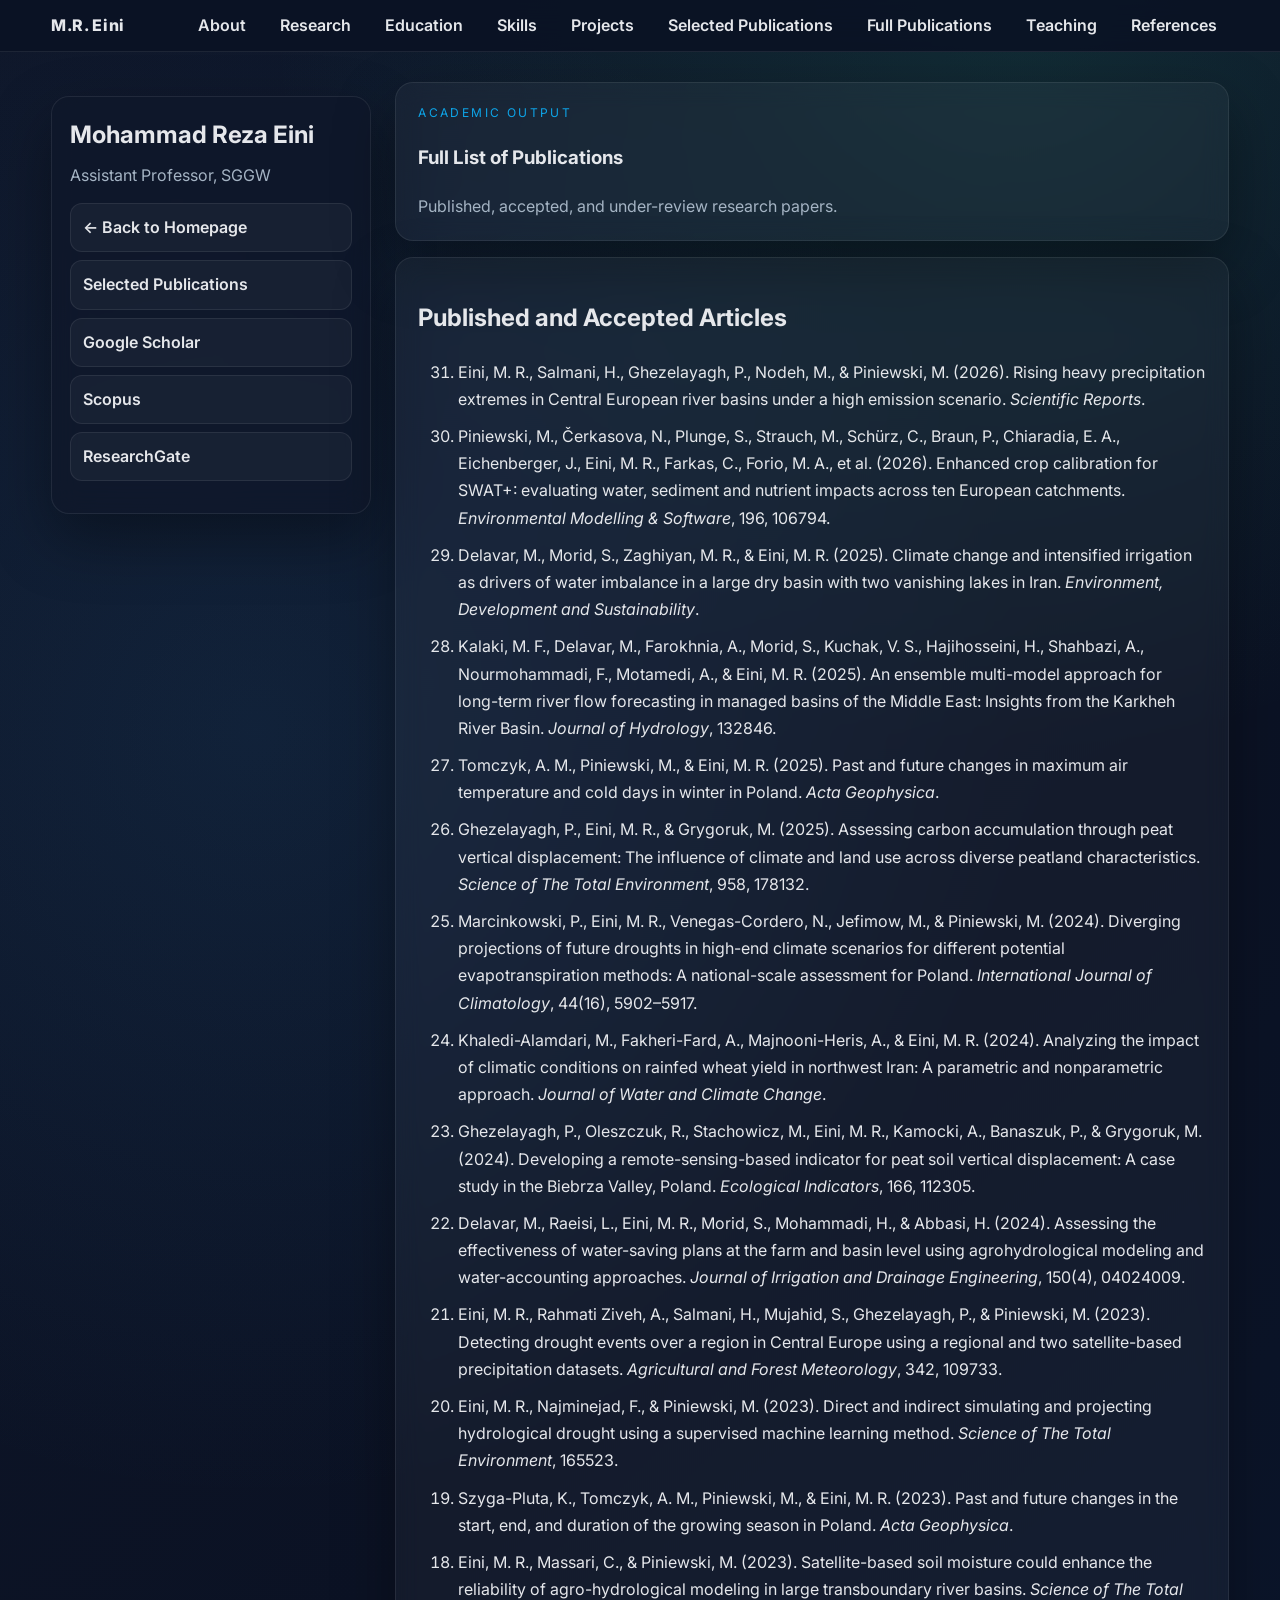
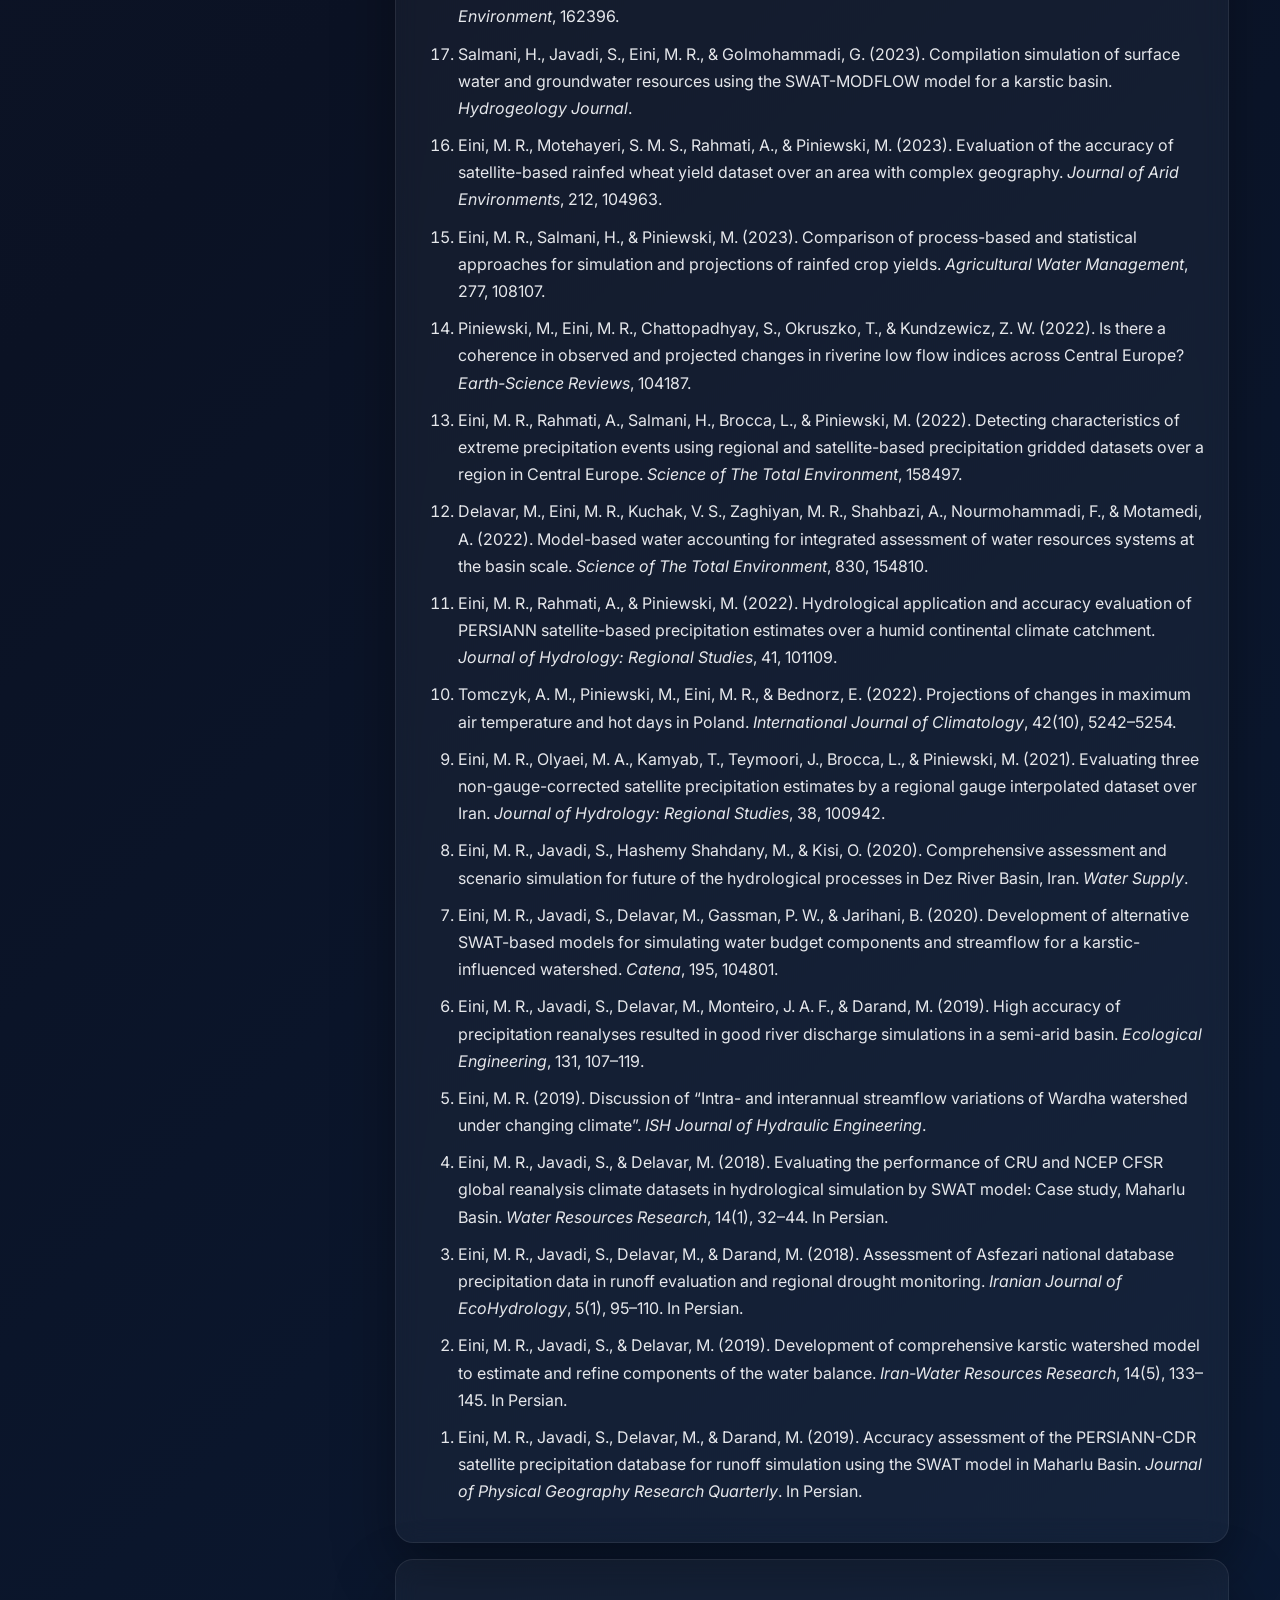
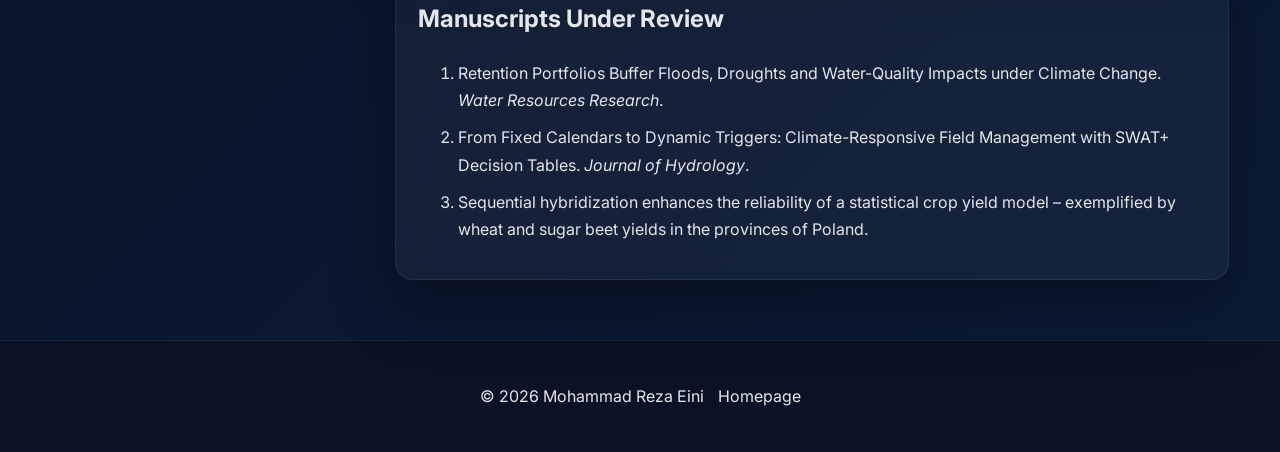
==== publications.html @ 86a6773e "Add full publications page for Mohammad Reza Eini This file contains a comprehensive list of publica" ====
<!DOCTYPE html>
<html lang="en">
<head>
  <meta charset="UTF-8" />
  <meta name="viewport" content="width=device-width, initial-scale=1.0" />

  <title>Full Publications | Mohammad Reza Eini</title>

  <link rel="stylesheet" href="style.css" />
  <link
    href="https://fonts.googleapis.com/css2?family=Inter:wght@400;600;700;800&family=Playfair+Display:wght@600;700&display=swap"
    rel="stylesheet"
  />
</head>

<body>
  <canvas id="backgroundCanvas"></canvas>

  <nav class="navbar">
    <div class="container nav-wrapper">
      <div class="brand">M.R. Eini</div>

      <ul id="nav-links">
        <li><a href="index.html#about">About</a></li>
        <li><a href="index.html#research">Research</a></li>
        <li><a href="index.html#education">Education</a></li>
        <li><a href="index.html#skills">Skills</a></li>
        <li><a href="index.html#projects">Projects</a></li>
        <li><a href="index.html#publications">Selected Publications</a></li>
        <li><a href="publications.html">Full Publications</a></li>
        <li><a href="index.html#teaching">Teaching</a></li>
        <li><a href="index.html#references">References</a></li>
      </ul>

      <div class="hamburger" id="hamburger">
        <div></div>
        <div></div>
        <div></div>
      </div>
    </div>
  </nav>

  <main class="container layout">
    <aside class="profile-card">
      <div class="profile-card__header">
        <h2>Mohammad Reza Eini</h2>
        <p>Assistant Professor, SGGW</p>
      </div>

      <div class="profile-card__links">
        <a href="index.html">← Back to Homepage</a>
        <a href="index.html#publications">Selected Publications</a>
        <a href="https://scholar.google.com/citations?user=8WN65OIAAAAJ&hl=en" target="_blank">
          Google Scholar
        </a>
        <a href="https://www.scopus.com/authid/detail.uri?authorId=57207841053" target="_blank">
          Scopus
        </a>
        <a href="https://www.researchgate.net/profile/Mohammad_Reza_Eini" target="_blank">
          ResearchGate
        </a>
      </div>
    </aside>

    <section class="content">
      <article class="card">
        <div class="card__header">
          <p class="eyebrow">Academic Output</p>
          <h1>Full List of Publications</h1>
          <p class="muted">
            Published, accepted, and under-review research papers.
          </p>
        </div>
      </article>

      <article class="card">
        <h2>Published and Accepted Articles</h2>

        <ol class="styled-list publications-list" reversed start="31">
          <li>
            Eini, M. R., Salmani, H., Ghezelayagh, P., Nodeh, M., & Piniewski, M. (2026).
            Rising heavy precipitation extremes in Central European river basins under a high emission scenario.
            <em>Scientific Reports</em>.
          </li>

          <li>
            Piniewski, M., Čerkasova, N., Plunge, S., Strauch, M., Schürz, C., Braun, P.,
            Chiaradia, E. A., Eichenberger, J., Eini, M. R., Farkas, C., Forio, M. A., et al. (2026).
            Enhanced crop calibration for SWAT+: evaluating water, sediment and nutrient impacts across ten European catchments.
            <em>Environmental Modelling & Software</em>, 196, 106794.
          </li>

          <li>
            Delavar, M., Morid, S., Zaghiyan, M. R., & Eini, M. R. (2025).
            Climate change and intensified irrigation as drivers of water imbalance in a large dry basin with two vanishing lakes in Iran.
            <em>Environment, Development and Sustainability</em>.
          </li>

          <li>
            Kalaki, M. F., Delavar, M., Farokhnia, A., Morid, S., Kuchak, V. S.,
            Hajihosseini, H., Shahbazi, A., Nourmohammadi, F., Motamedi, A., & Eini, M. R. (2025).
            An ensemble multi-model approach for long-term river flow forecasting in managed basins of the Middle East:
            Insights from the Karkheh River Basin.
            <em>Journal of Hydrology</em>, 132846.
          </li>

          <li>
            Tomczyk, A. M., Piniewski, M., & Eini, M. R. (2025).
            Past and future changes in maximum air temperature and cold days in winter in Poland.
            <em>Acta Geophysica</em>.
          </li>

          <li>
            Ghezelayagh, P., Eini, M. R., & Grygoruk, M. (2025).
            Assessing carbon accumulation through peat vertical displacement:
            The influence of climate and land use across diverse peatland characteristics.
            <em>Science of The Total Environment</em>, 958, 178132.
          </li>

          <li>
            Marcinkowski, P., Eini, M. R., Venegas-Cordero, N., Jefimow, M., & Piniewski, M. (2024).
            Diverging projections of future droughts in high-end climate scenarios for different potential evapotranspiration methods:
            A national-scale assessment for Poland.
            <em>International Journal of Climatology</em>, 44(16), 5902–5917.
          </li>

          <li>
            Khaledi-Alamdari, M., Fakheri-Fard, A., Majnooni-Heris, A., & Eini, M. R. (2024).
            Analyzing the impact of climatic conditions on rainfed wheat yield in northwest Iran:
            A parametric and nonparametric approach.
            <em>Journal of Water and Climate Change</em>.
          </li>

          <li>
            Ghezelayagh, P., Oleszczuk, R., Stachowicz, M., Eini, M. R., Kamocki, A.,
            Banaszuk, P., & Grygoruk, M. (2024).
            Developing a remote-sensing-based indicator for peat soil vertical displacement:
            A case study in the Biebrza Valley, Poland.
            <em>Ecological Indicators</em>, 166, 112305.
          </li>

          <li>
            Delavar, M., Raeisi, L., Eini, M. R., Morid, S., Mohammadi, H., & Abbasi, H. (2024).
            Assessing the effectiveness of water-saving plans at the farm and basin level using agrohydrological modeling
            and water-accounting approaches.
            <em>Journal of Irrigation and Drainage Engineering</em>, 150(4), 04024009.
          </li>

          <li>
            Eini, M. R., Rahmati Ziveh, A., Salmani, H., Mujahid, S., Ghezelayagh, P., & Piniewski, M. (2023).
            Detecting drought events over a region in Central Europe using a regional and two satellite-based precipitation datasets.
            <em>Agricultural and Forest Meteorology</em>, 342, 109733.
          </li>

          <li>
            Eini, M. R., Najminejad, F., & Piniewski, M. (2023).
            Direct and indirect simulating and projecting hydrological drought using a supervised machine learning method.
            <em>Science of The Total Environment</em>, 165523.
          </li>

          <li>
            Szyga-Pluta, K., Tomczyk, A. M., Piniewski, M., & Eini, M. R. (2023).
            Past and future changes in the start, end, and duration of the growing season in Poland.
            <em>Acta Geophysica</em>.
          </li>

          <li>
            Eini, M. R., Massari, C., & Piniewski, M. (2023).
            Satellite-based soil moisture could enhance the reliability of agro-hydrological modeling
            in large transboundary river basins.
            <em>Science of The Total Environment</em>, 162396.
          </li>

          <li>
            Salmani, H., Javadi, S., Eini, M. R., & Golmohammadi, G. (2023).
            Compilation simulation of surface water and groundwater resources using the SWAT-MODFLOW model for a karstic basin.
            <em>Hydrogeology Journal</em>.
          </li>

          <li>
            Eini, M. R., Motehayeri, S. M. S., Rahmati, A., & Piniewski, M. (2023).
            Evaluation of the accuracy of satellite-based rainfed wheat yield dataset over an area with complex geography.
            <em>Journal of Arid Environments</em>, 212, 104963.
          </li>

          <li>
            Eini, M. R., Salmani, H., & Piniewski, M. (2023).
            Comparison of process-based and statistical approaches for simulation and projections of rainfed crop yields.
            <em>Agricultural Water Management</em>, 277, 108107.
          </li>

          <li>
            Piniewski, M., Eini, M. R., Chattopadhyay, S., Okruszko, T., & Kundzewicz, Z. W. (2022).
            Is there a coherence in observed and projected changes in riverine low flow indices across Central Europe?
            <em>Earth-Science Reviews</em>, 104187.
          </li>

          <li>
            Eini, M. R., Rahmati, A., Salmani, H., Brocca, L., & Piniewski, M. (2022).
            Detecting characteristics of extreme precipitation events using regional and satellite-based precipitation gridded datasets
            over a region in Central Europe.
            <em>Science of The Total Environment</em>, 158497.
          </li>

          <li>
            Delavar, M., Eini, M. R., Kuchak, V. S., Zaghiyan, M. R., Shahbazi, A.,
            Nourmohammadi, F., & Motamedi, A. (2022).
            Model-based water accounting for integrated assessment of water resources systems at the basin scale.
            <em>Science of The Total Environment</em>, 830, 154810.
          </li>

          <li>
            Eini, M. R., Rahmati, A., & Piniewski, M. (2022).
            Hydrological application and accuracy evaluation of PERSIANN satellite-based precipitation estimates
            over a humid continental climate catchment.
            <em>Journal of Hydrology: Regional Studies</em>, 41, 101109.
          </li>

          <li>
            Tomczyk, A. M., Piniewski, M., Eini, M. R., & Bednorz, E. (2022).
            Projections of changes in maximum air temperature and hot days in Poland.
            <em>International Journal of Climatology</em>, 42(10), 5242–5254.
          </li>

          <li>
            Eini, M. R., Olyaei, M. A., Kamyab, T., Teymoori, J., Brocca, L., & Piniewski, M. (2021).
            Evaluating three non-gauge-corrected satellite precipitation estimates by a regional gauge interpolated dataset over Iran.
            <em>Journal of Hydrology: Regional Studies</em>, 38, 100942.
          </li>

          <li>
            Eini, M. R., Javadi, S., Hashemy Shahdany, M., & Kisi, O. (2020).
            Comprehensive assessment and scenario simulation for future of the hydrological processes in Dez River Basin, Iran.
            <em>Water Supply</em>.
          </li>

          <li>
            Eini, M. R., Javadi, S., Delavar, M., Gassman, P. W., & Jarihani, B. (2020).
            Development of alternative SWAT-based models for simulating water budget components and streamflow
            for a karstic-influenced watershed.
            <em>Catena</em>, 195, 104801.
          </li>

          <li>
            Eini, M. R., Javadi, S., Delavar, M., Monteiro, J. A. F., & Darand, M. (2019).
            High accuracy of precipitation reanalyses resulted in good river discharge simulations in a semi-arid basin.
            <em>Ecological Engineering</em>, 131, 107–119.
          </li>

          <li>
            Eini, M. R. (2019).
            Discussion of “Intra- and interannual streamflow variations of Wardha watershed under changing climate”.
            <em>ISH Journal of Hydraulic Engineering</em>.
          </li>

          <li>
            Eini, M. R., Javadi, S., & Delavar, M. (2018).
            Evaluating the performance of CRU and NCEP CFSR global reanalysis climate datasets in hydrological simulation by SWAT model:
            Case study, Maharlu Basin.
            <em>Water Resources Research</em>, 14(1), 32–44. In Persian.
          </li>

          <li>
            Eini, M. R., Javadi, S., Delavar, M., & Darand, M. (2018).
            Assessment of Asfezari national database precipitation data in runoff evaluation and regional drought monitoring.
            <em>Iranian Journal of EcoHydrology</em>, 5(1), 95–110. In Persian.
          </li>

          <li>
            Eini, M. R., Javadi, S., & Delavar, M. (2019).
            Development of comprehensive karstic watershed model to estimate and refine components of the water balance.
            <em>Iran-Water Resources Research</em>, 14(5), 133–145. In Persian.
          </li>

          <li>
            Eini, M. R., Javadi, S., Delavar, M., & Darand, M. (2019).
            Accuracy assessment of the PERSIANN-CDR satellite precipitation database for runoff simulation
            using the SWAT model in Maharlu Basin.
            <em>Journal of Physical Geography Research Quarterly</em>. In Persian.
          </li>
        </ol>
      </article>

      <article class="card">
        <h2>Manuscripts Under Review</h2>

        <ol class="styled-list">
          <li>
            Retention Portfolios Buffer Floods, Droughts and Water-Quality Impacts under Climate Change.
            <em>Water Resources Research</em>.
          </li>

          <li>
            From Fixed Calendars to Dynamic Triggers:
            Climate-Responsive Field Management with SWAT+ Decision Tables.
            <em>Journal of Hydrology</em>.
          </li>

          <li>
            Sequential hybridization enhances the reliability of a statistical crop yield model –
            exemplified by wheat and sugar beet yields in the provinces of Poland.
          </li>
        </ol>
      </article>
    </section>
  </main>

  <button id="scrollToTopBtn">↑</button>

  <footer>
    <div class="footer-content">
      <p>© 2026 Mohammad Reza Eini</p>
      <a href="index.html">Homepage</a>
    </div>
  </footer>

  <script src="script.js"></script>
</body>
</html>
---- style.css ----
:root {
    --bg: #0b1224;
    --panel: rgba(15, 23, 42, 0.75);
    --card: rgba(255, 255, 255, 0.04);
    --accent: #34d399;
    --accent-2: #0ea5e9;
    --text: #e5e7eb;
    --muted: #a5b4c4;
    --border: rgba(255, 255, 255, 0.08);
    --shadow: 0 25px 60px rgba(0, 0, 0, 0.35);
}

* { box-sizing: border-box; }

body {
    font-family: 'Inter', system-ui, -apple-system, sans-serif;
    line-height: 1.7;
    margin: 0;
    padding: 0;
    background: radial-gradient(circle at 20% 20%, rgba(52, 152, 219, 0.1), transparent 25%),
                radial-gradient(circle at 80% 0%, rgba(52, 211, 153, 0.12), transparent 20%),
                linear-gradient(135deg, #0f172a 0%, #0b1224 40%, #0b1b36 100%);
    color: var(--text);
    min-height: 100vh;
    overflow-x: hidden;
}

.container {
    width: min(1200px, 92vw);
    margin: 0 auto;
}

canvas#backgroundCanvas {
    position: fixed;
    inset: 0;
    z-index: 0;
    opacity: 0.35;
}

.hero {
    position: relative;
    padding: 48px 0 28px;
    overflow: hidden;
    z-index: 1;
}

.hero::after {
    content: '';
    position: absolute;
    inset: 0;
    background: radial-gradient(circle at 20% 10%, rgba(52, 211, 153, 0.18), transparent 35%),
                radial-gradient(circle at 80% 0%, rgba(14, 165, 233, 0.16), transparent 30%);
    pointer-events: none;
}

.hero__content {
    display: grid;
    grid-template-columns: 1.1fr 0.9fr;
    gap: 32px;
    align-items: center;
}

.hero__text h1 {
    font-family: 'Playfair Display', serif;
    font-size: clamp(2.2rem, 3vw, 3rem);
    margin: 6px 0 10px;
    letter-spacing: 0.5px;
}

.hero .subtitle {
    color: var(--muted);
    margin-bottom: 18px;
}

.eyebrow {
    letter-spacing: 0.2em;
    text-transform: uppercase;
    font-size: 0.75rem;
    color: var(--accent-2);
    margin: 0;
}

.hero__actions {
    display: flex;
    flex-wrap: wrap;
    gap: 12px;
    margin: 18px 0 14px;
}

.btn {
    border: 1px solid var(--border);
    color: var(--text);
    padding: 10px 16px;
    border-radius: 999px;
    text-decoration: none;
    font-weight: 600;
    display: inline-flex;
    align-items: center;
    gap: 8px;
    transition: transform 0.2s ease, box-shadow 0.2s ease, background 0.3s ease, color 0.3s ease;
}

.btn.primary {
    background: linear-gradient(135deg, var(--accent-2), var(--accent));
    color: #0b1224;
    box-shadow: 0 10px 30px rgba(52, 211, 153, 0.35);
}

.btn.ghost { background: rgba(255, 255, 255, 0.06); }
.btn.full { width: 100%; text-align: center; justify-content: center; }

.btn:hover { transform: translateY(-2px); box-shadow: 0 10px 40px rgba(14, 165, 233, 0.35); }

.hero__highlights {
    display: flex;
    gap: 10px;
    flex-wrap: wrap;
    margin-top: 8px;
}

.chip {
    background: rgba(255, 255, 255, 0.06);
    border: 1px solid var(--border);
    padding: 8px 12px;
    border-radius: 10px;
    font-size: 0.95rem;
    color: var(--muted);
}

.portrait-card { 
    position: relative; 
    background: var(--card); 
    border: 1px solid var(--border);
    border-radius: 18px;
    padding: 14px; 
    box-shadow: var(--shadow); 
    backdrop-filter: blur(12px); 
    text-align: center; 
}

.portrait-card img { 
    width: 100%; 
    border-radius: 12px; 
    object-fit: cover; 
}

.portrait-card .badge {
    position: absolute;
    bottom: 14px;
    right: 14px;
    background: linear-gradient(135deg, var(--accent-2), var(--accent));
    color: #0b1224;
    padding: 8px 12px;
    border-radius: 999px;
    font-weight: 700;
    box-shadow: 0 12px 24px rgba(0, 0, 0, 0.25);
}

.navbar {
    position: sticky;
    top: 0;
    z-index: 10;
    background: rgba(11, 18, 36, 0.9);
    backdrop-filter: blur(14px);
    border-bottom: 1px solid var(--border);
}

.nav-wrapper {
    display: flex;
    align-items: center;
    justify-content: space-between;
    padding: 12px 0;
}

.navbar ul {
    list-style: none;
    display: flex;
    gap: 10px;
    padding: 0;
    margin: 0;
}

.navbar a {
    color: var(--text);
    text-decoration: none;
    padding: 10px 12px;
    border-radius: 12px;
    font-weight: 600;
    transition: background 0.2s ease, color 0.2s ease, transform 0.2s ease;
}

.navbar a:hover {
    background: rgba(52, 211, 153, 0.16);
    color: #d1fae5;
    transform: translateY(-1px);
}

.brand { font-weight: 800; letter-spacing: 0.04em; }

.hamburger { display: none; flex-direction: column; gap: 4px; cursor: pointer; }
.hamburger div { width: 24px; height: 3px; background: var(--text); transition: all 0.3s ease; }

.navbar ul.active { display: flex; }
.navbar-overlay { display: none; }

.layout {
    display: grid;
    grid-template-columns: 320px 1fr;
    gap: 24px;
    margin: 30px auto 60px;
    position: relative;
    z-index: 1;
}

.profile-card {
    position: sticky;
    top: 96px;
    align-self: start;
    background: var(--panel);
    border: 1px solid var(--border);
    border-radius: 18px;
    padding: 18px;
    box-shadow: var(--shadow);
    backdrop-filter: blur(14px);
}

.profile-card__header h2 { margin: 0 0 6px; }
.profile-card__header p { margin: 0 0 12px; color: var(--muted); }

.profile-card__details { display: grid; gap: 10px; margin: 12px 0; }
.detail { color: var(--muted); display: flex; gap: 8px; align-items: center; }

.profile-card__links {
    display: grid;
    gap: 8px;
    margin: 14px 0;
}

.profile-card__links a {
    color: var(--text);
    text-decoration: none;
    background: rgba(255, 255, 255, 0.04);
    border: 1px solid var(--border);
    padding: 10px 12px;
    border-radius: 12px;
    font-weight: 600;
    transition: background 0.2s ease, transform 0.2s ease;
}
.profile-card__links a:hover { background: rgba(52, 211, 153, 0.12); transform: translateY(-1px); }

.profile-card__cta {
    margin-top: 8px;
    padding-top: 10px;
    border-top: 1px solid var(--border);
}
.profile-card__cta p { margin: 0 0 8px; color: var(--muted); }

.content { display: grid; gap: 16px; }

.card {
    background: var(--card);
    border: 1px solid var(--border);
    border-radius: 18px;
    padding: 20px 22px;
    box-shadow: var(--shadow);
    backdrop-filter: blur(12px);
}

.card__header h2 { margin: 4px 0 8px; }
.card__header p { margin: 0; }

.pill-list { display: flex; flex-wrap: wrap; gap: 10px; margin: 10px 0 14px; }
.pill { background: rgba(255, 255, 255, 0.06); padding: 8px 12px; border-radius: 10px; color: var(--muted); border: 1px solid var(--border); }

.grid.two-cols { display: grid; grid-template-columns: repeat(auto-fit, minmax(280px, 1fr)); gap: 14px; }

.styled-list { color: var(--text); }
.styled-list li { margin-bottom: 10px; }

.timeline { list-style: none; margin: 0; padding: 0; border-left: 2px solid rgba(255, 255, 255, 0.1); }
.timeline li { position: relative; padding: 0 0 18px 18px; }
.timeline__dot { width: 12px; height: 12px; background: linear-gradient(135deg, var(--accent-2), var(--accent)); border-radius: 50%; position: absolute; left: -7px; top: 4px; box-shadow: 0 0 0 6px rgba(52, 211, 153, 0.12); }
.timeline__content h3 { margin: 0 0 4px; }
.timeline__content p { margin: 2px 0; }

.skills-grid { display: grid; grid-template-columns: repeat(auto-fit, minmax(180px, 1fr)); gap: 12px; }
.skill { padding: 12px; background: rgba(255, 255, 255, 0.05); border-radius: 12px; border: 1px solid var(--border); }
.skill h3 { margin: 0 0 6px; }
.skill p { margin: 0; color: var(--muted); }

.muted { color: var(--muted); }

#scrollToTopBtn {
    position: fixed;
    bottom: 22px;
    right: 22px;
    z-index: 15;
    background: linear-gradient(135deg, var(--accent-2), var(--accent));
    color: #0b1224;
    border: none;
    padding: 12px 14px;
    border-radius: 50%;
    box-shadow: 0 18px 36px rgba(0, 0, 0, 0.35);
    cursor: pointer;
    display: none;
    transition: transform 0.2s ease;
}

#scrollToTopBtn:hover { transform: translateY(-2px); }

footer {
    padding: 26px 0;
    background: rgba(11, 18, 36, 0.92);
    border-top: 1px solid var(--border);
    text-align: center;
}
.footer-content { display: flex; justify-content: center; gap: 14px; align-items: center; }
.footer-content a { color: var(--text); text-decoration: none; }

@media (max-width: 960px) {
    .hero__content { grid-template-columns: 1fr; }
    .portrait-card { max-width: 360px; margin: 0 auto; }
    .layout { grid-template-columns: 1fr; }
    .profile-card { position: relative; top: 0; }
}

@media (max-width: 768px) {
    .nav-wrapper { padding: 12px 4px; }
    .navbar ul { position: absolute; top: 56px; right: 0; left: 0; background: rgba(11, 18, 36, 0.95); flex-direction: column; padding: 12px; display: none; }
    .navbar ul.active { display: flex; }
    .navbar-overlay { display: none; }
    .hamburger { display: flex; }
    .layout { margin-top: 16px; }
}
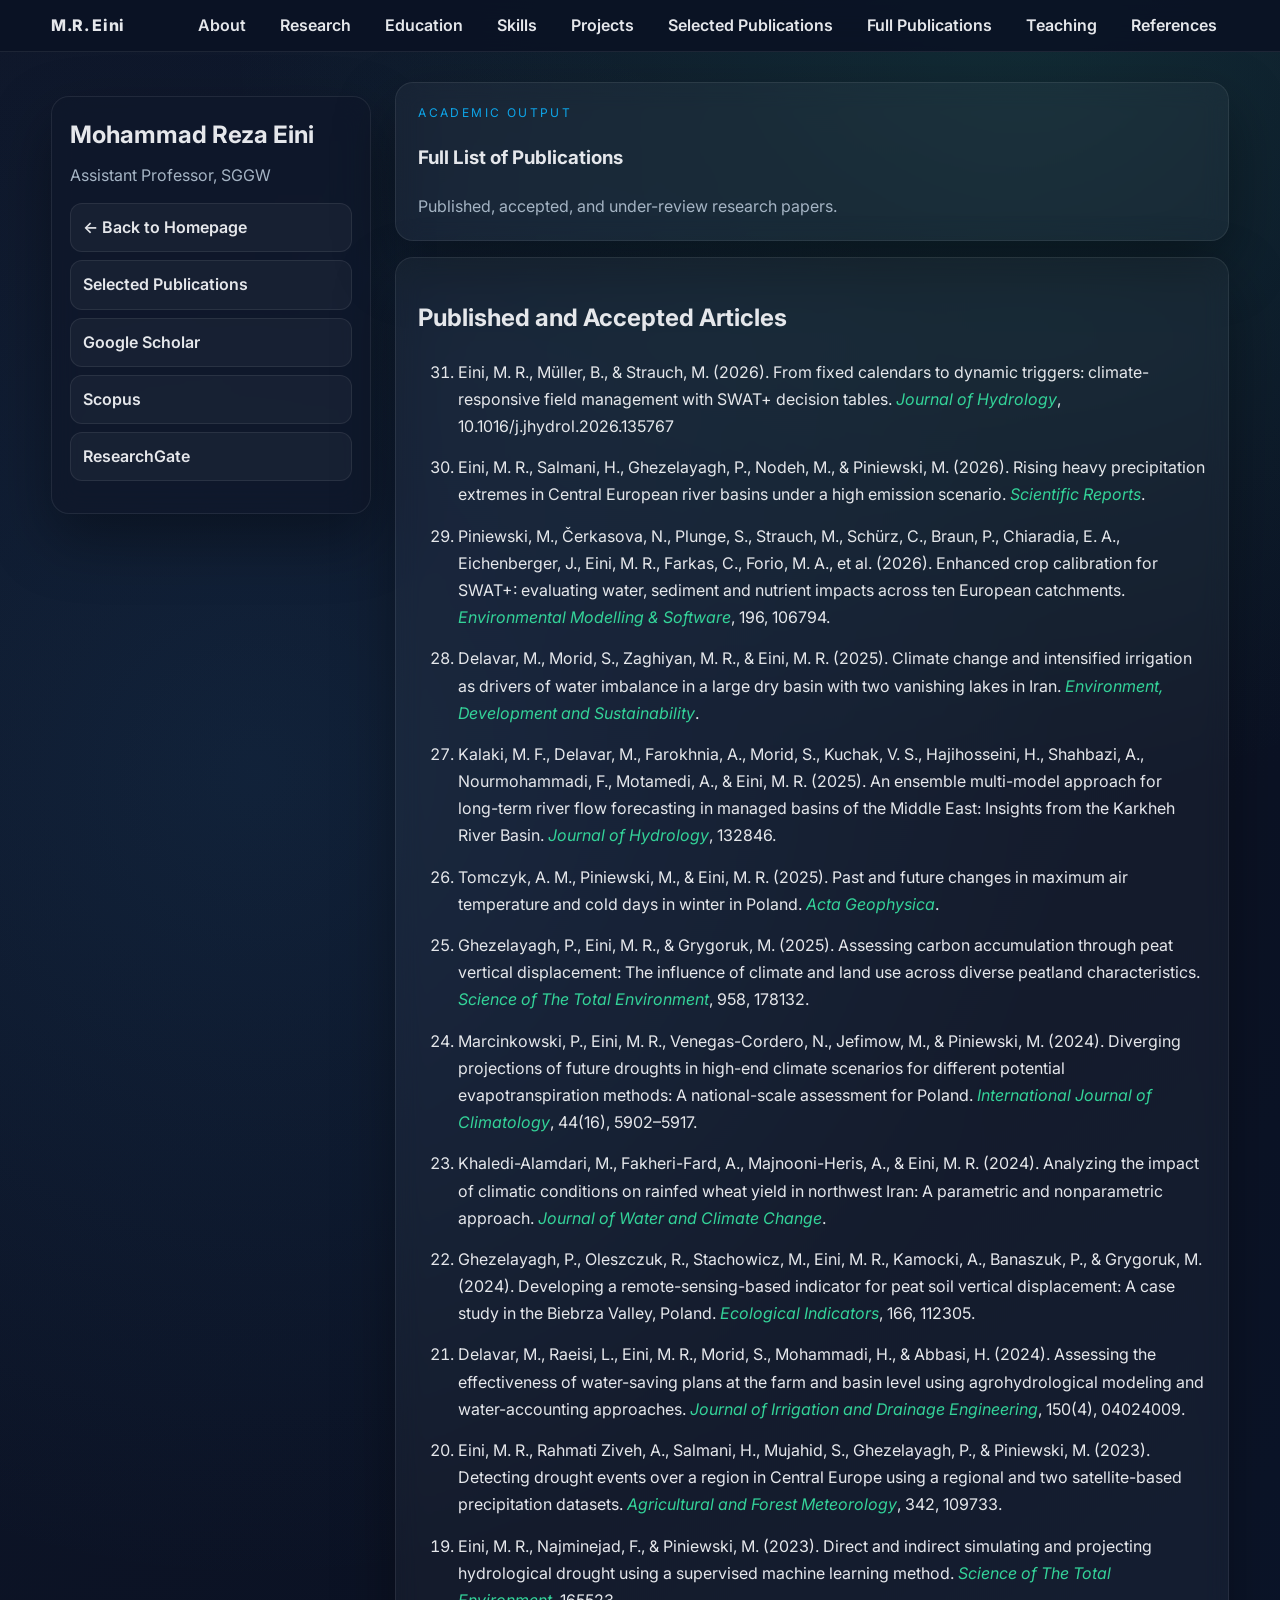
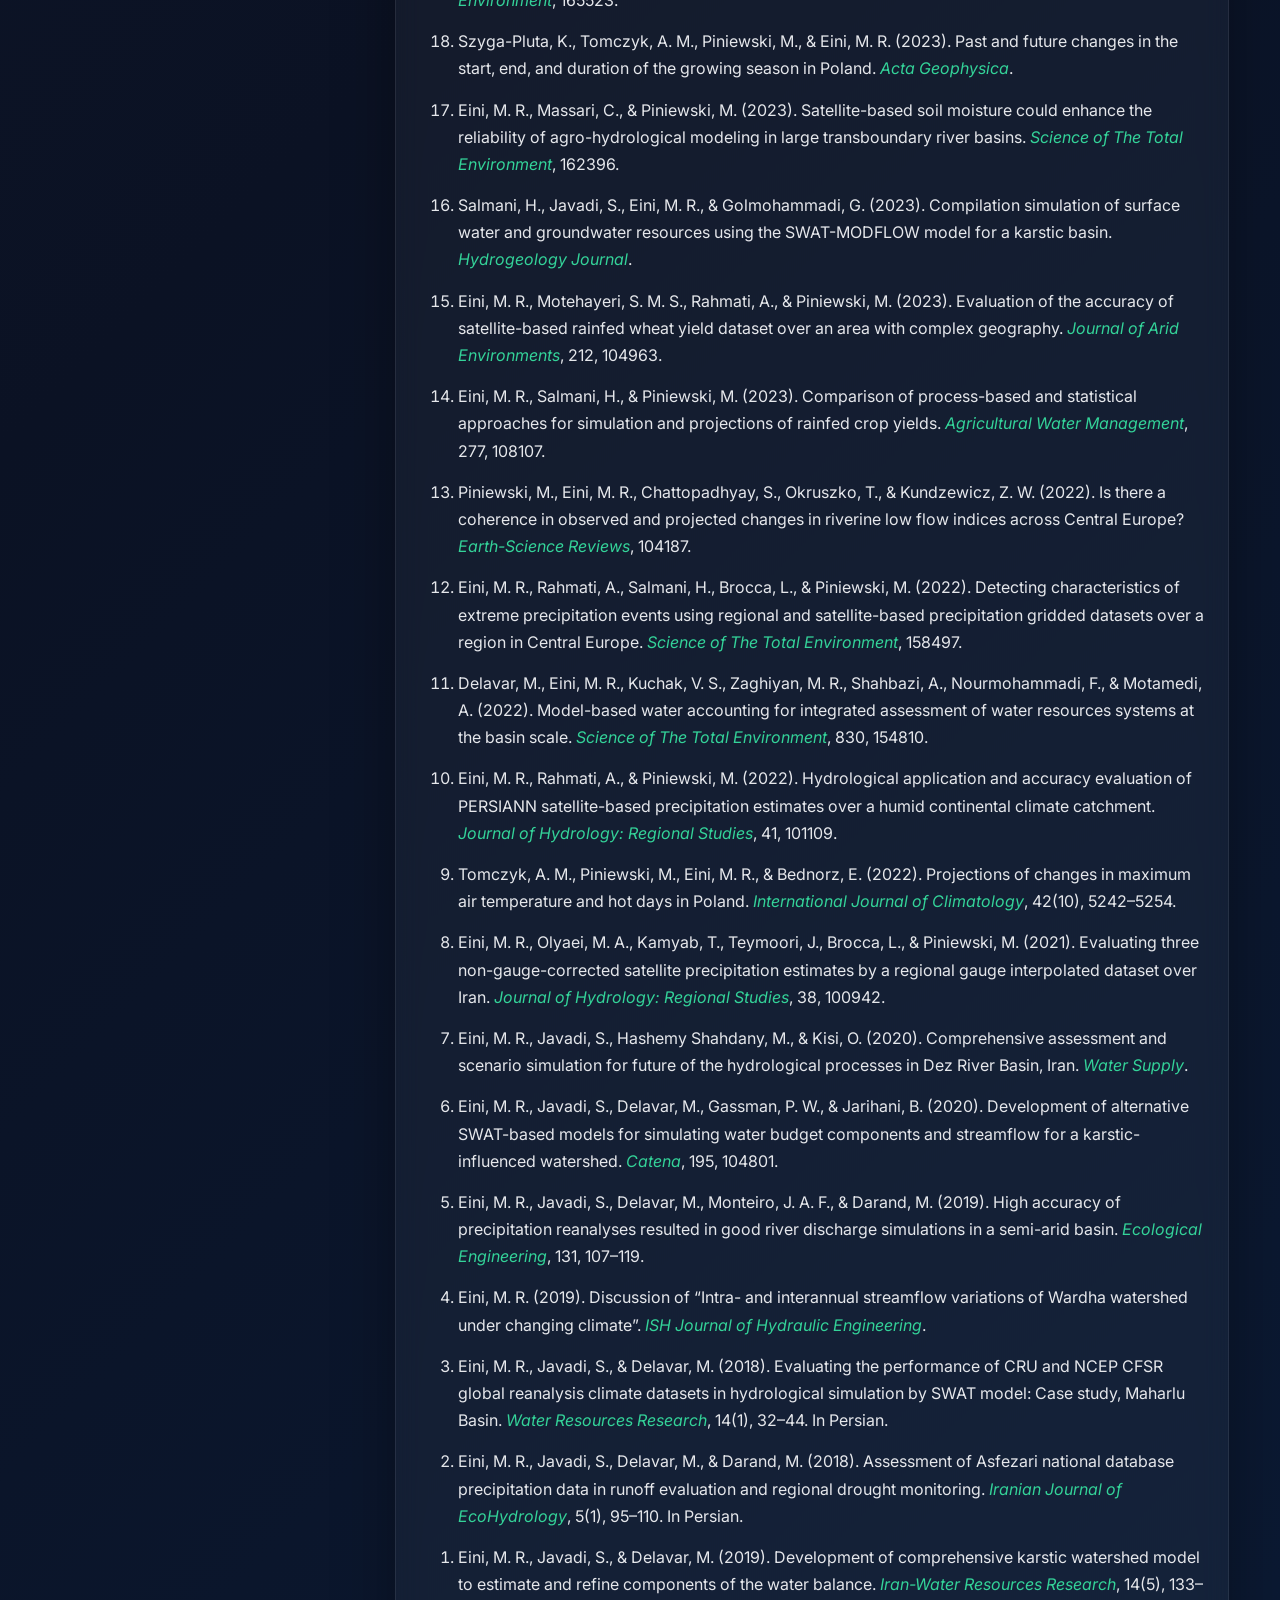
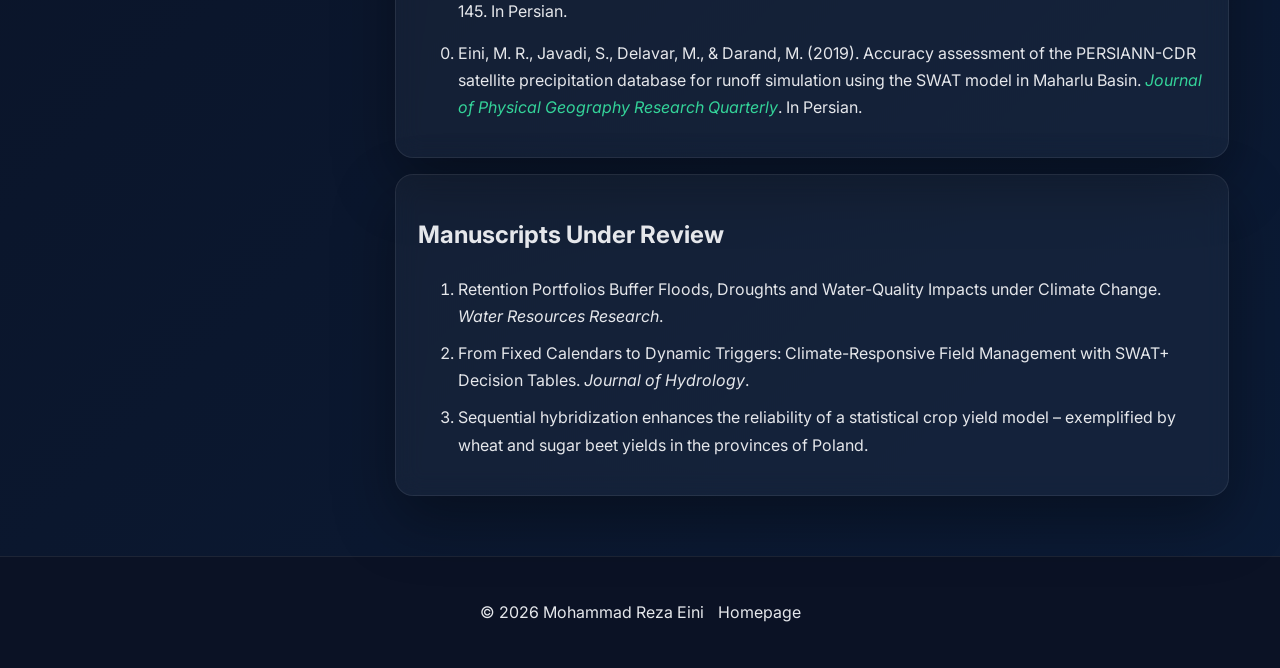
==== commit 4688c700: "Add new publication on climate-responsive management" ====
--- a/publications.html
+++ b/publications.html
@@ -78,6 +78,12 @@
 
         <ol class="styled-list publications-list" reversed start="31">
           <li>
+            Eini, M. R., Müller, B., & Strauch, M. (2026).
+            From fixed calendars to dynamic triggers: climate-responsive field management with SWAT+ decision tables.
+            <em>Journal of Hydrology</em>, 10.1016/j.jhydrol.2026.135767
+          </li>
+          
+          <li>
             Eini, M. R., Salmani, H., Ghezelayagh, P., Nodeh, M., & Piniewski, M. (2026).
             Rising heavy precipitation extremes in Central European river basins under a high emission scenario.
             <em>Scientific Reports</em>.
--- a/style.css
+++ b/style.css
@@ -332,3 +332,10 @@
     .hamburger { display: flex; }
     .layout { margin-top: 16px; }
 }
+.publications-list li {
+  margin-bottom: 14px;
+}
+
+.publications-list em {
+  color: var(--accent);
+}
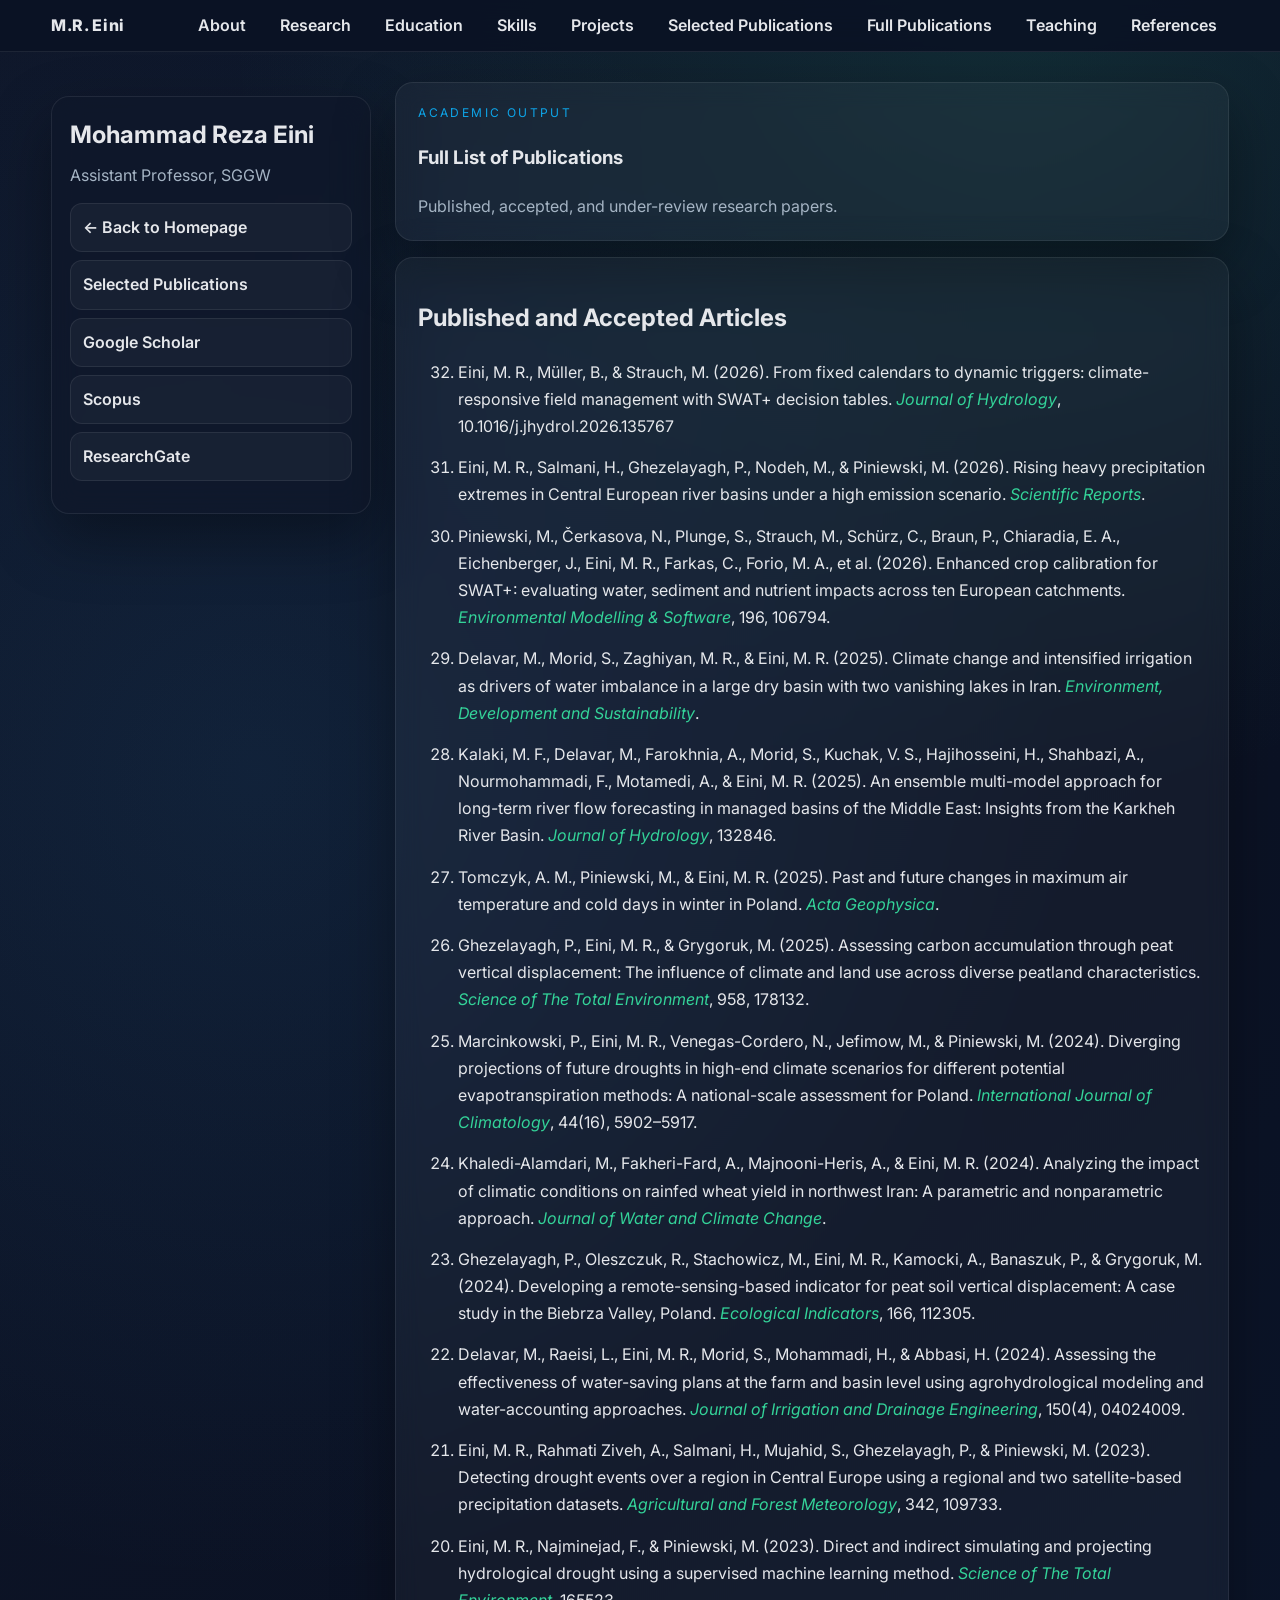
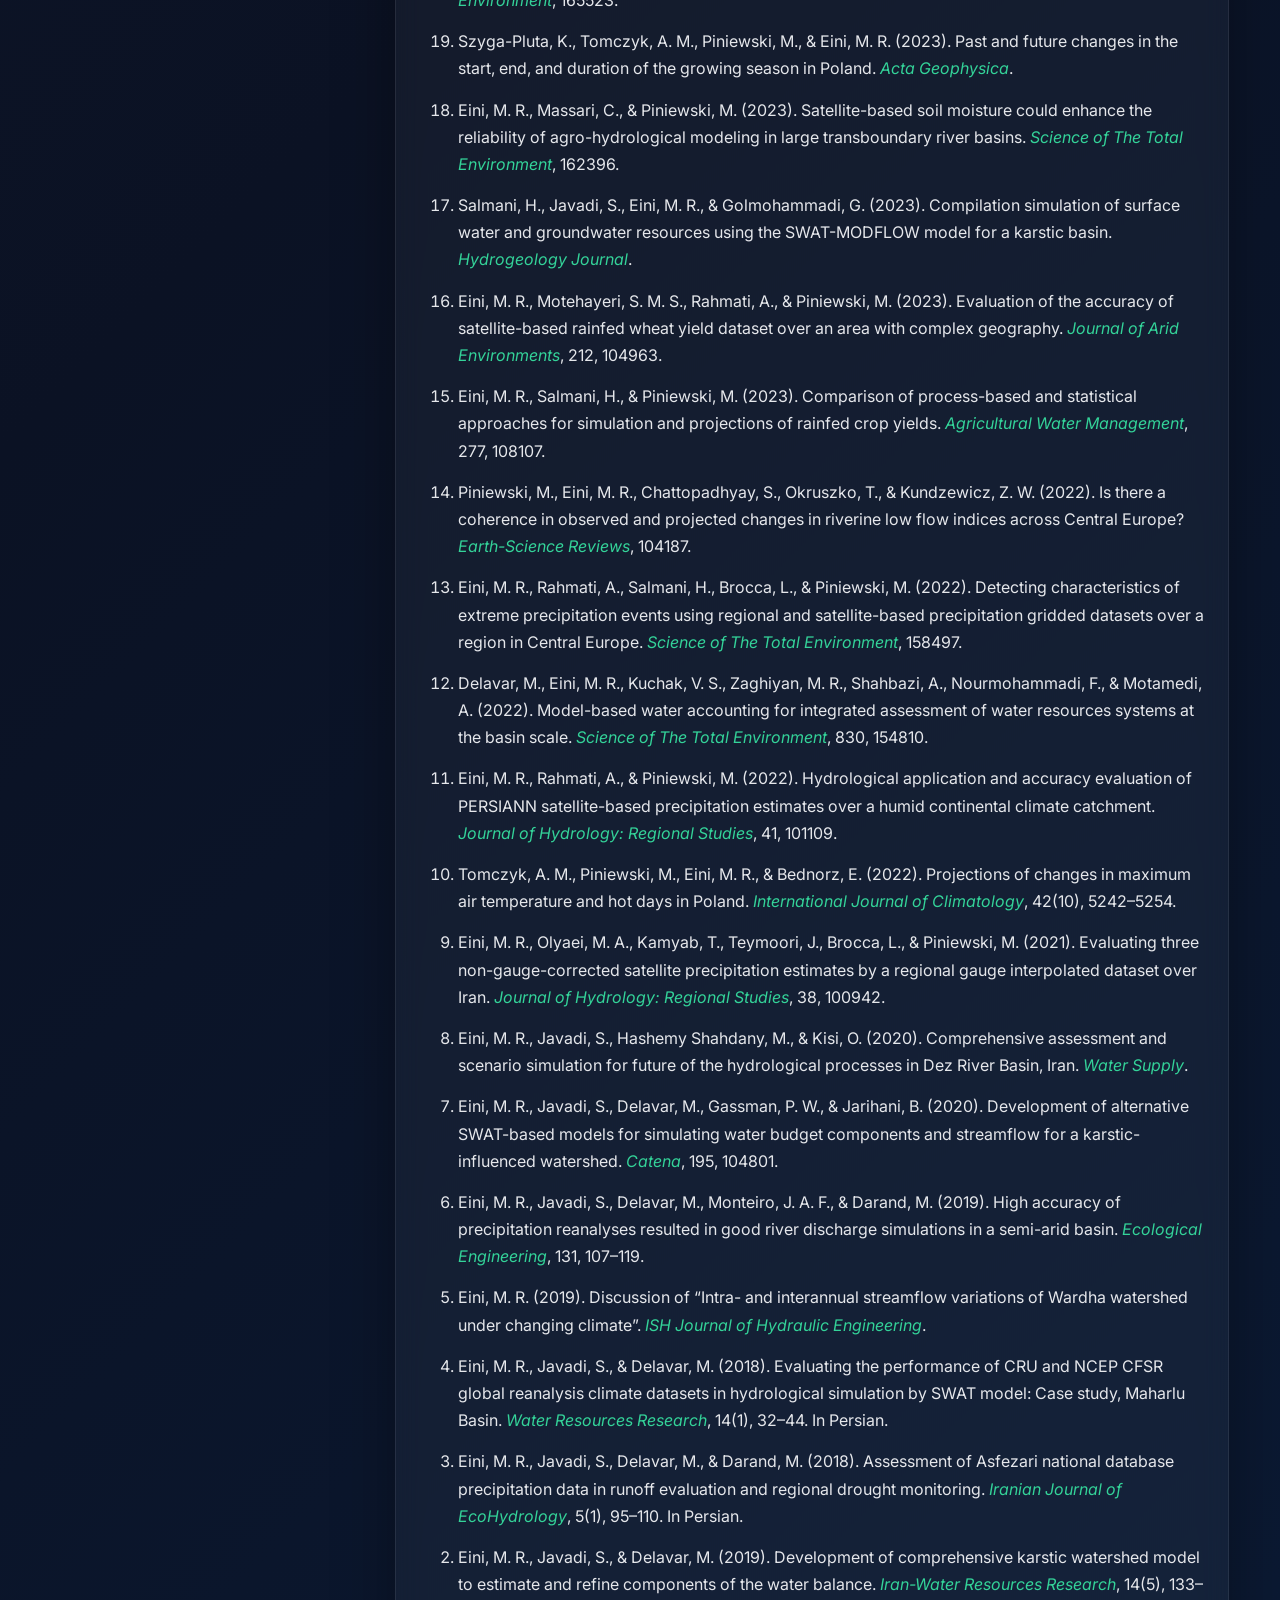
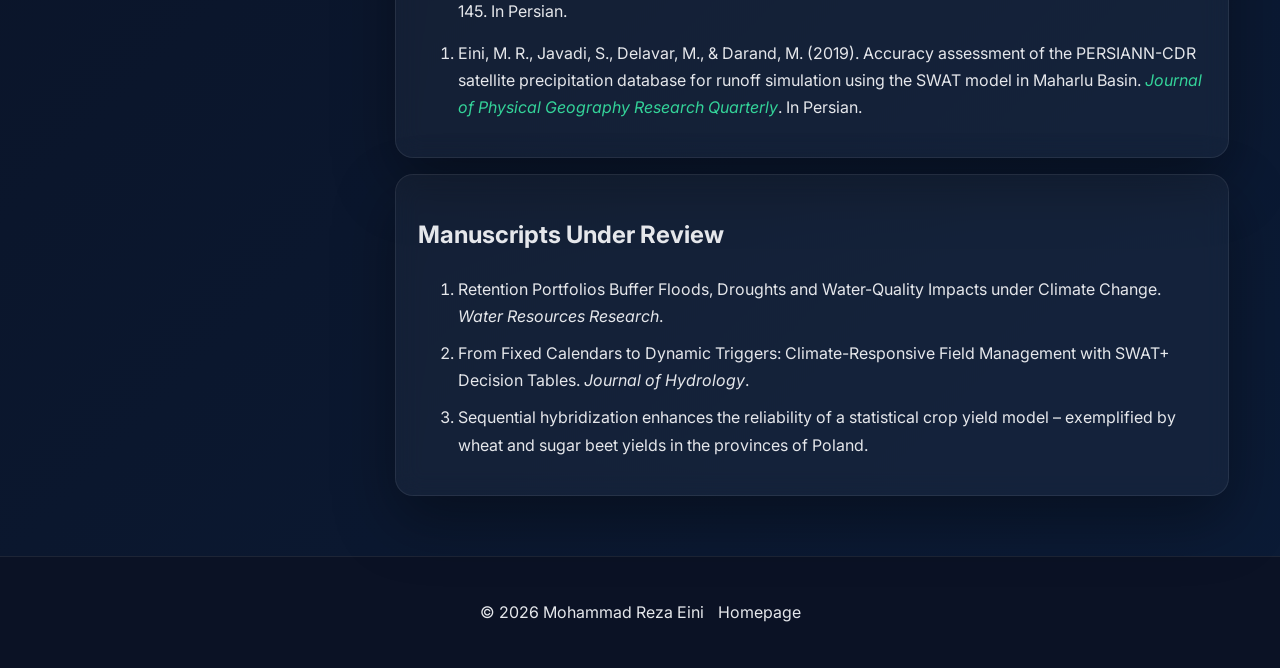
==== commit 6cddf813: "Update publication list starting index from 31 to 32" ====
--- a/publications.html
+++ b/publications.html
@@ -76,7 +76,7 @@
       <article class="card">
         <h2>Published and Accepted Articles</h2>
 
-        <ol class="styled-list publications-list" reversed start="31">
+        <ol class="styled-list publications-list" reversed start="32">
           <li>
             Eini, M. R., Müller, B., & Strauch, M. (2026).
             From fixed calendars to dynamic triggers: climate-responsive field management with SWAT+ decision tables.
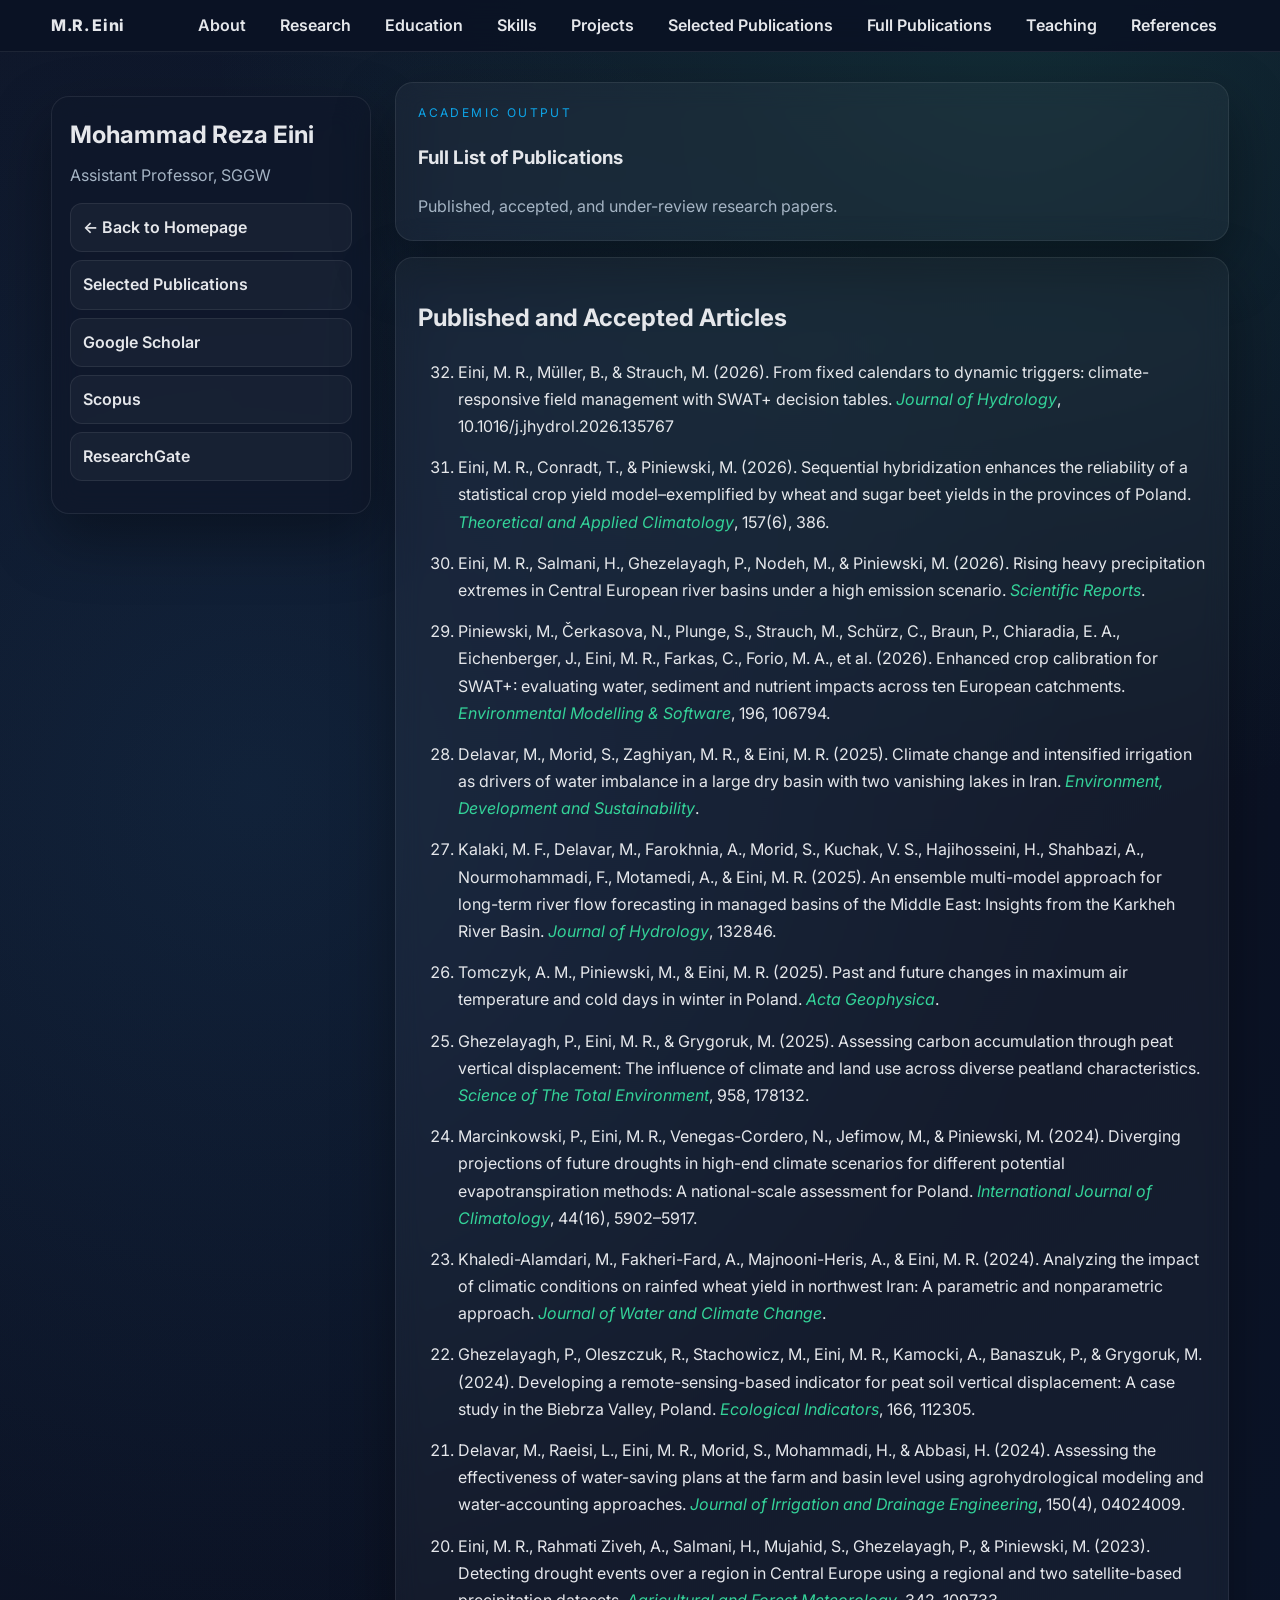
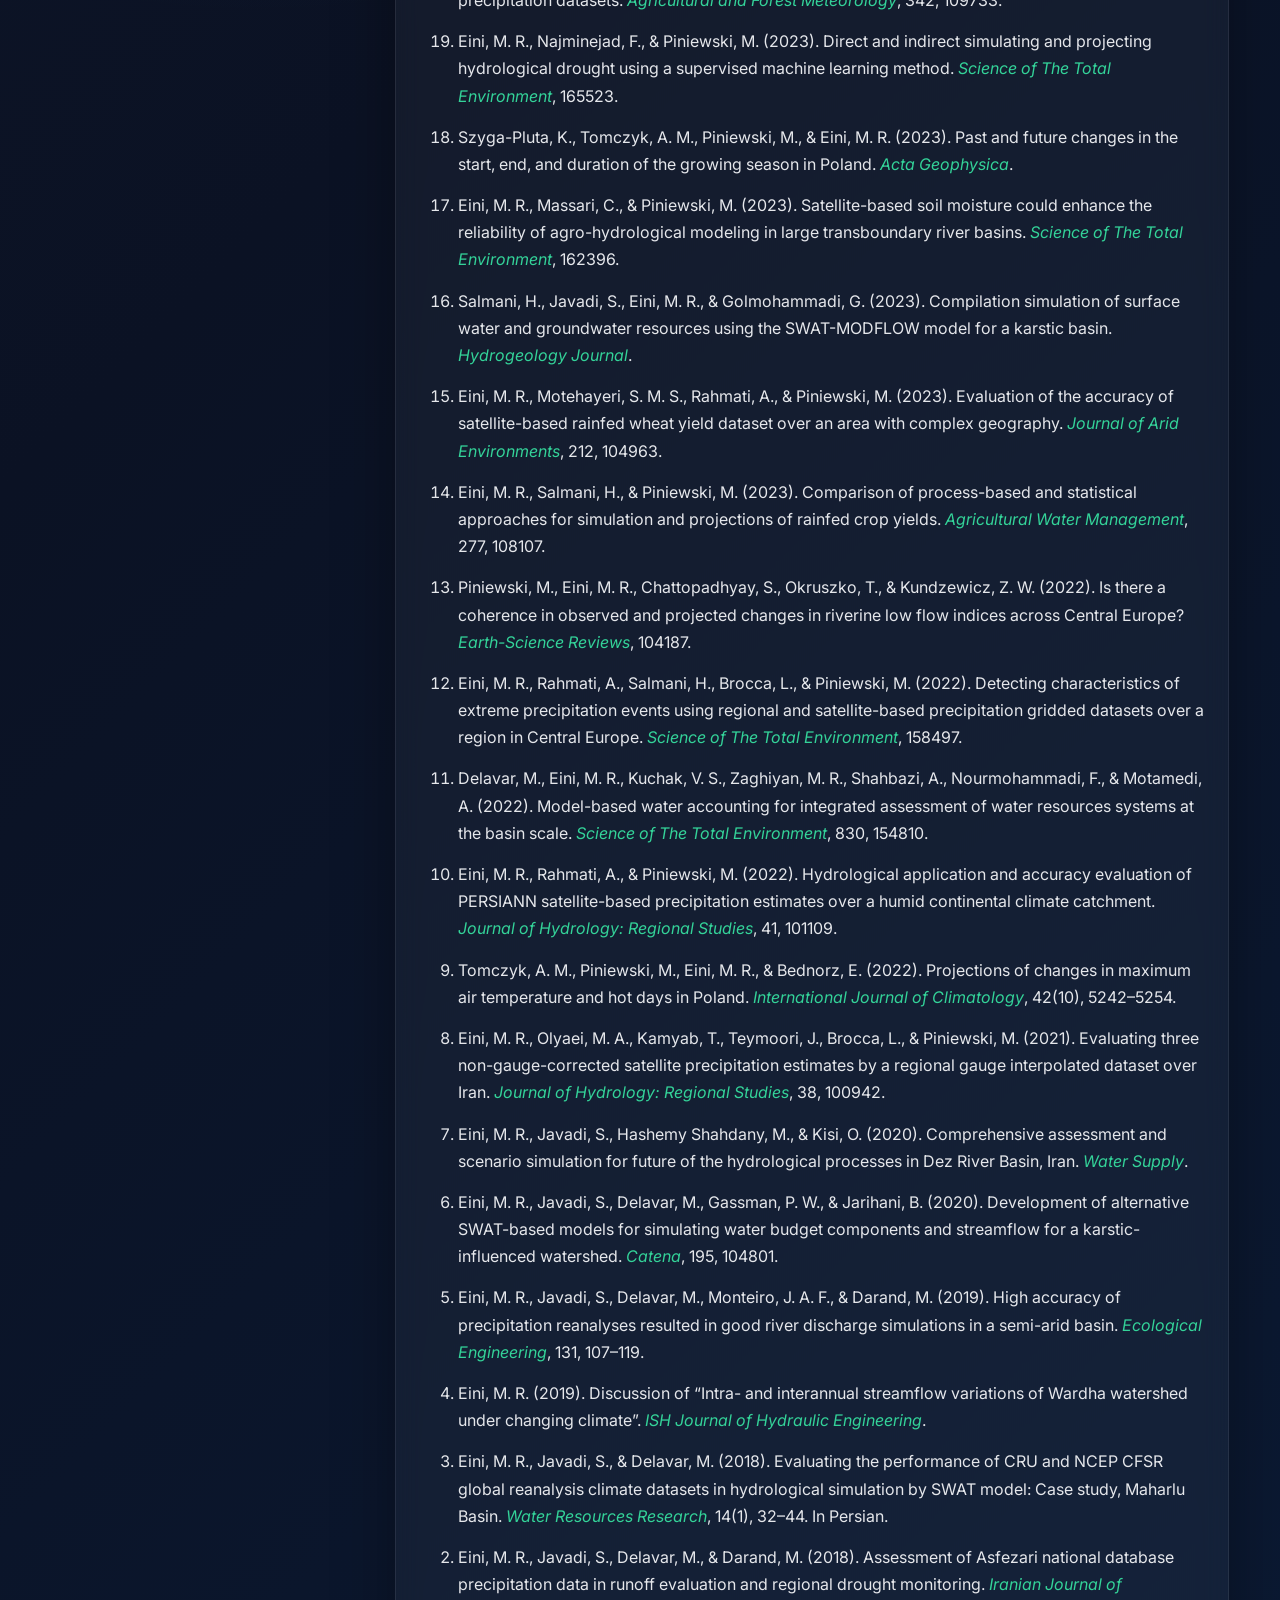
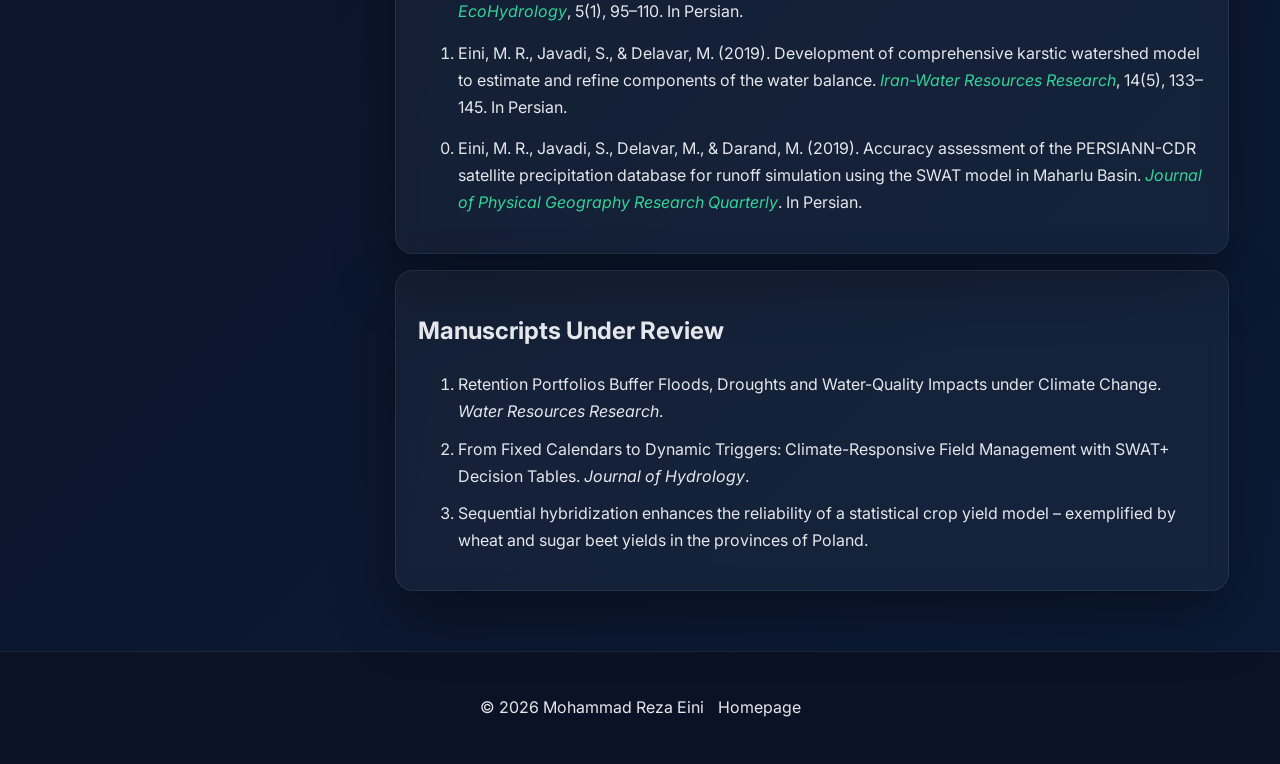
==== commit 214708ca: "Add new publication entry to publications.html" ====
--- a/publications.html
+++ b/publications.html
@@ -82,6 +82,12 @@
             From fixed calendars to dynamic triggers: climate-responsive field management with SWAT+ decision tables.
             <em>Journal of Hydrology</em>, 10.1016/j.jhydrol.2026.135767
           </li>
+
+          <li>
+            Eini, M. R., Conradt, T., & Piniewski, M. (2026). 
+            Sequential hybridization enhances the reliability of a statistical crop yield model–exemplified by wheat and sugar beet yields in the provinces of Poland.
+            <em>Theoretical and Applied Climatology</em>, 157(6), 386.
+          </li>
           
           <li>
             Eini, M. R., Salmani, H., Ghezelayagh, P., Nodeh, M., & Piniewski, M. (2026).
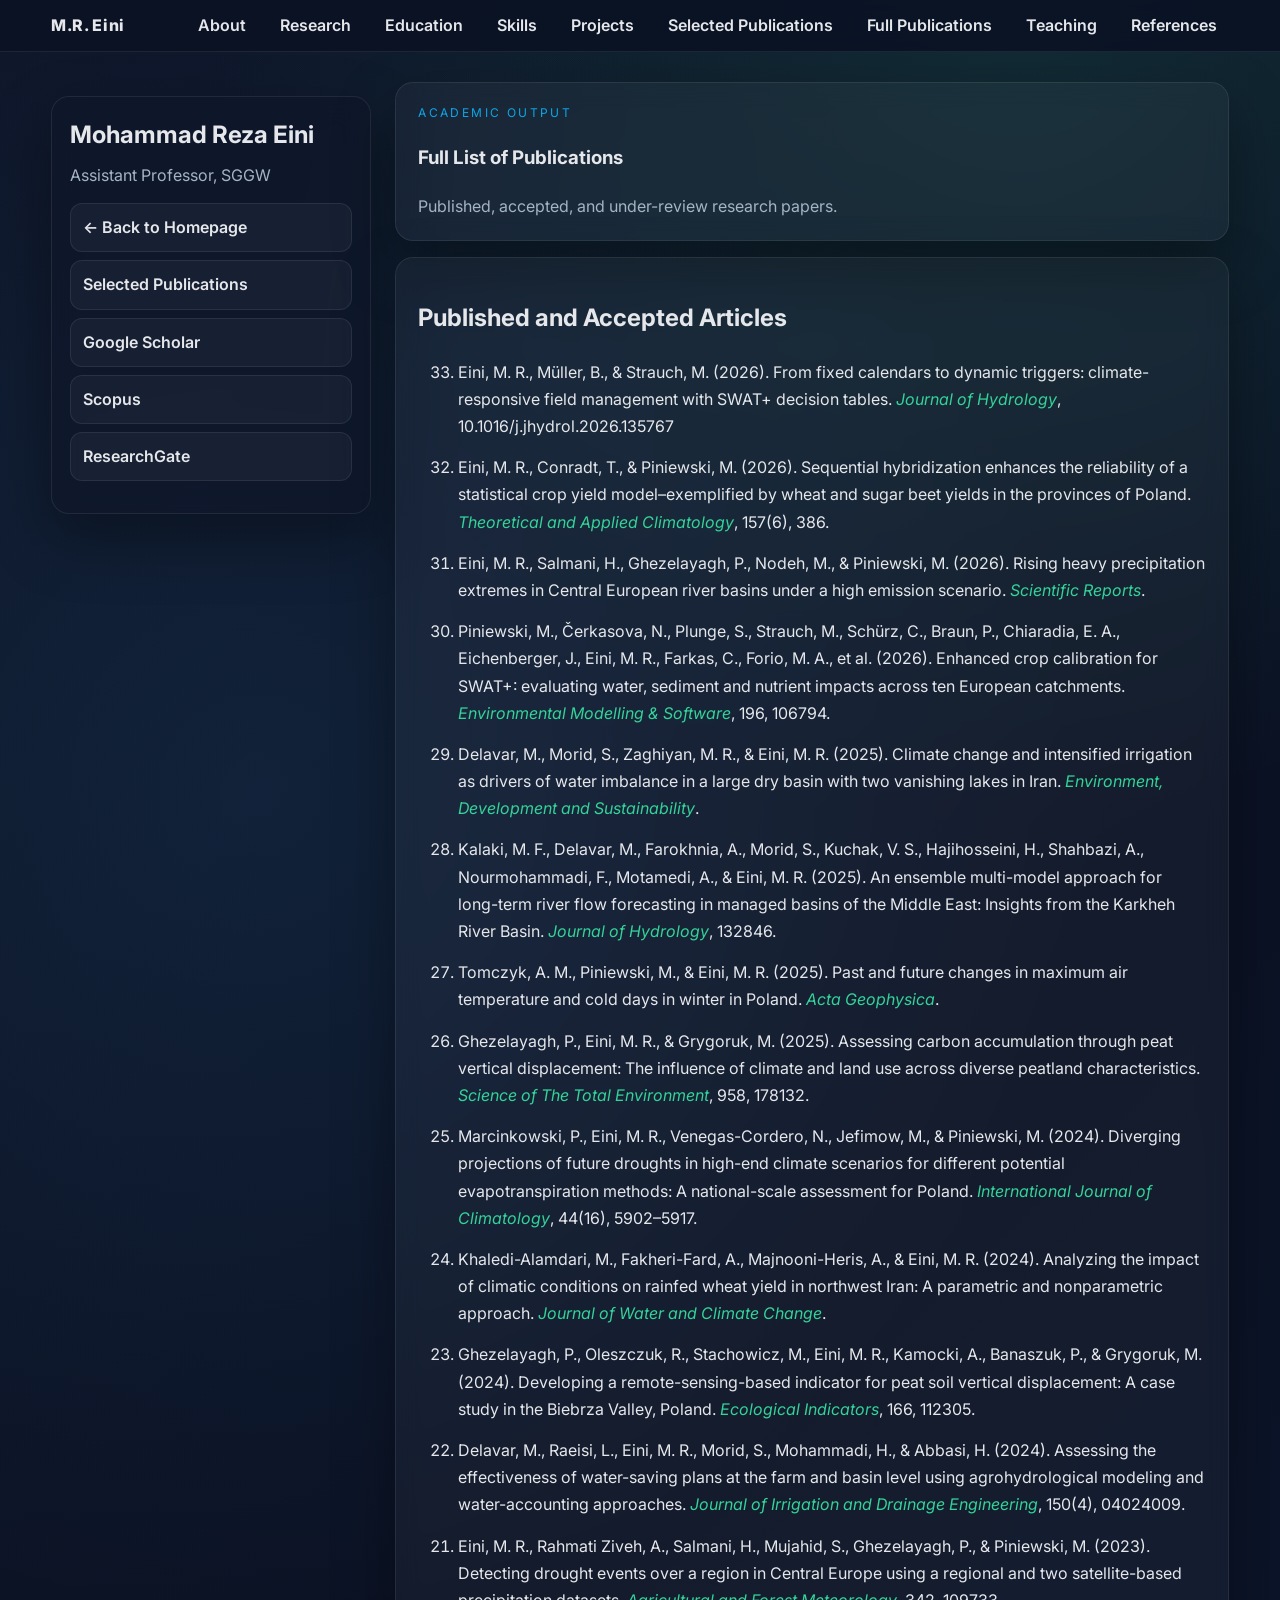
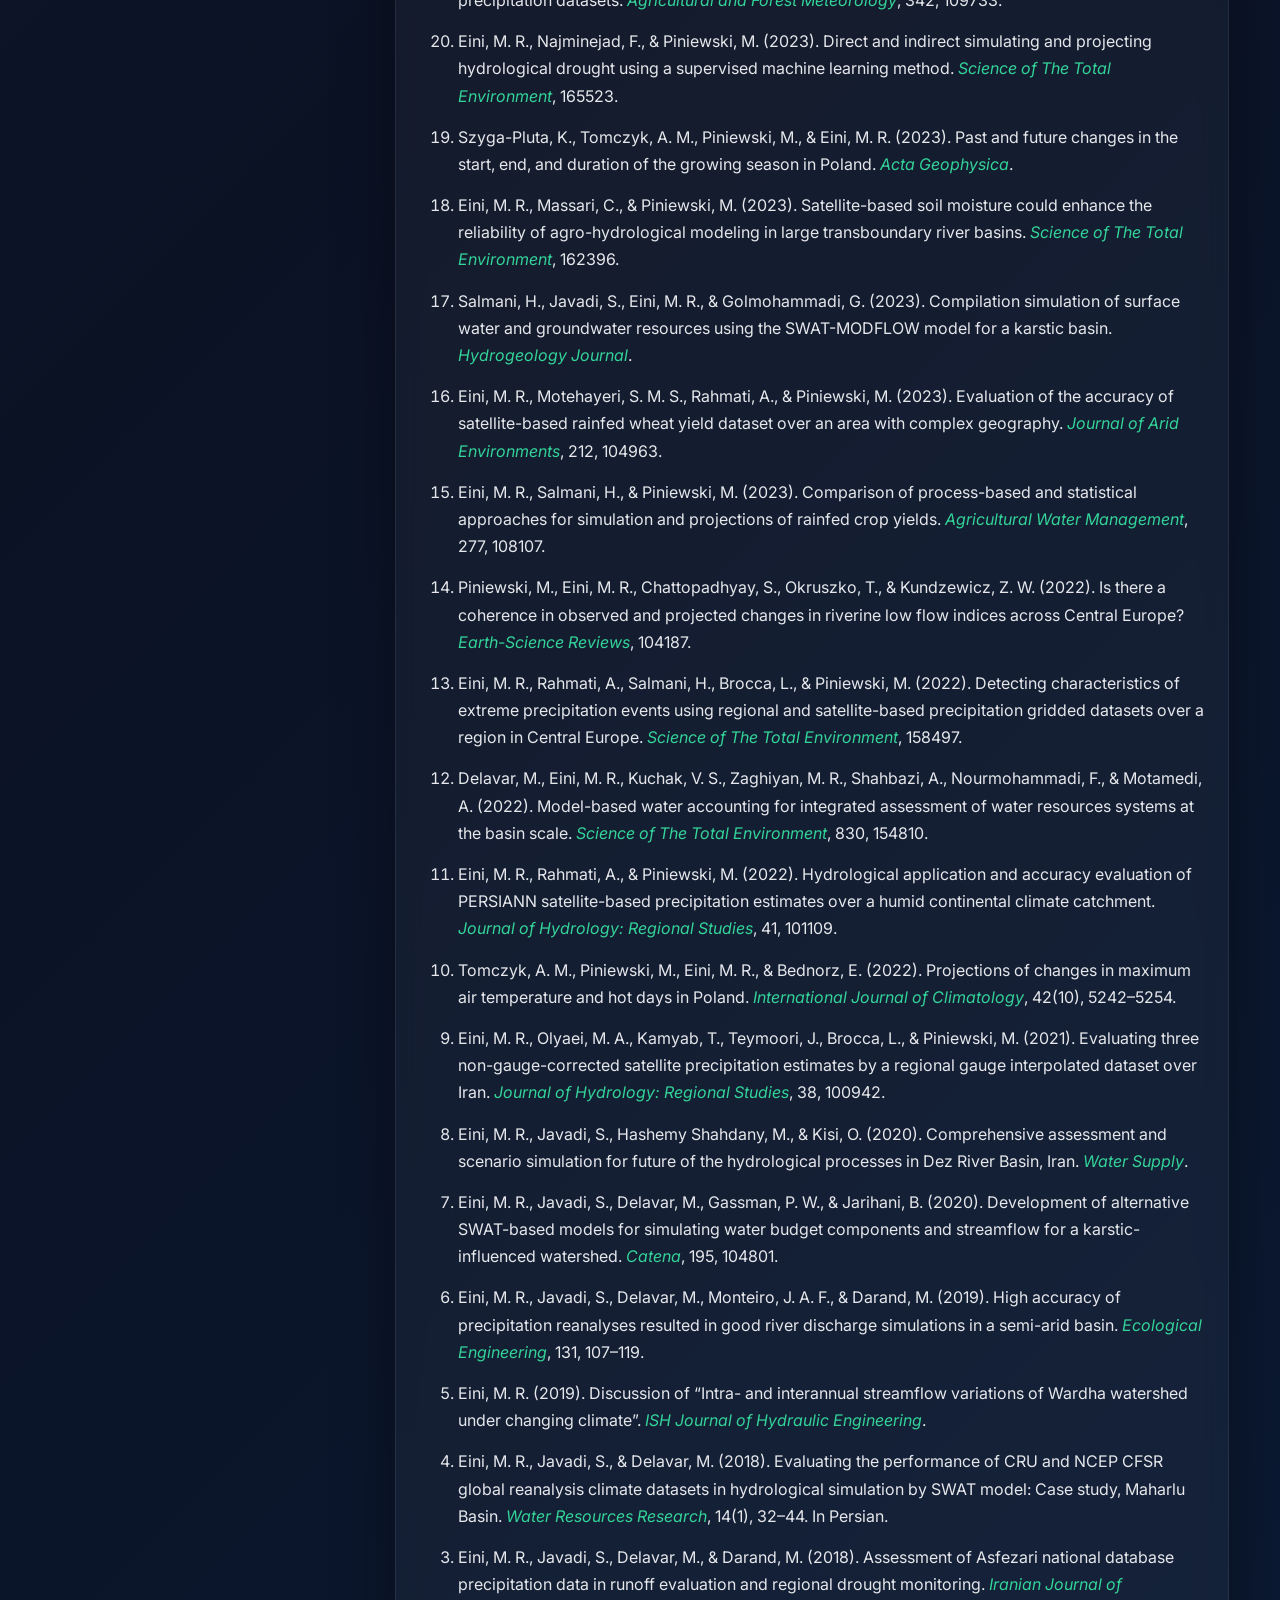
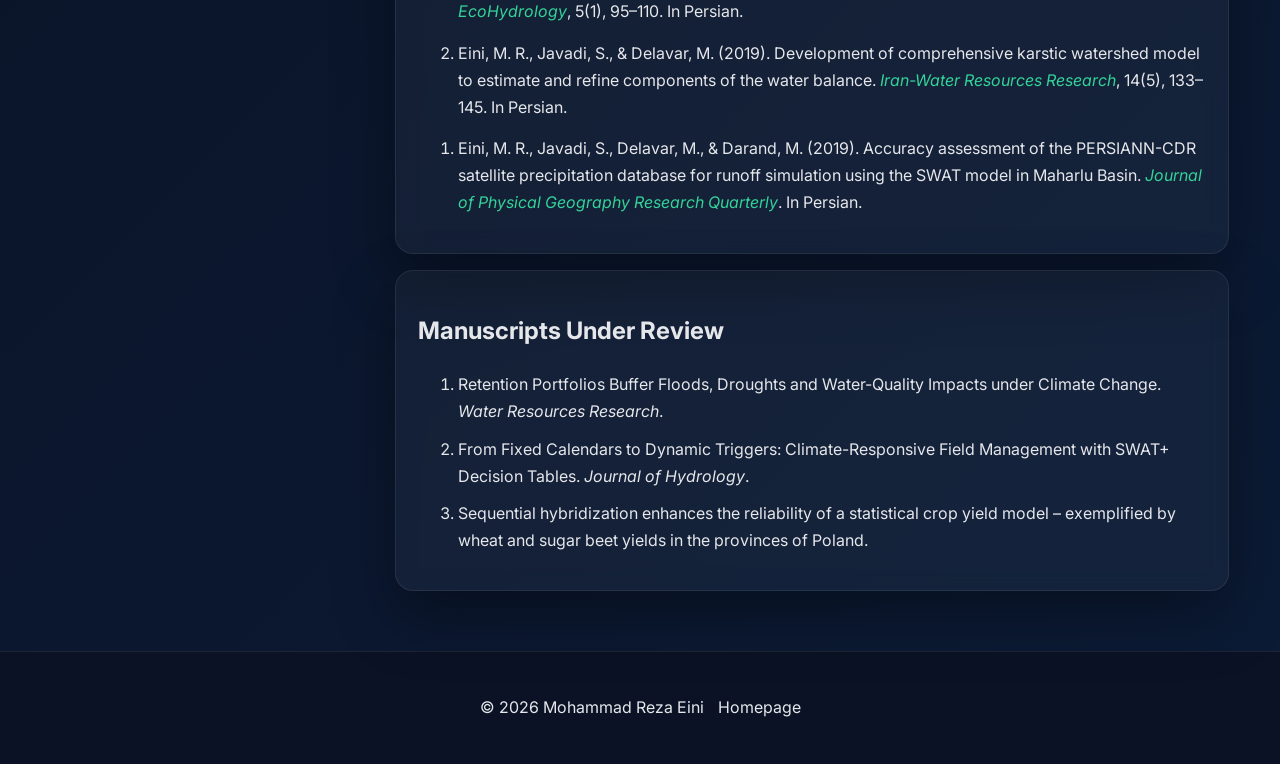
==== commit 5b9ba907: "Update start index for publications list" ====
--- a/publications.html
+++ b/publications.html
@@ -76,7 +76,7 @@
       <article class="card">
         <h2>Published and Accepted Articles</h2>
 
-        <ol class="styled-list publications-list" reversed start="32">
+        <ol class="styled-list publications-list" reversed start="33">
           <li>
             Eini, M. R., Müller, B., & Strauch, M. (2026).
             From fixed calendars to dynamic triggers: climate-responsive field management with SWAT+ decision tables.
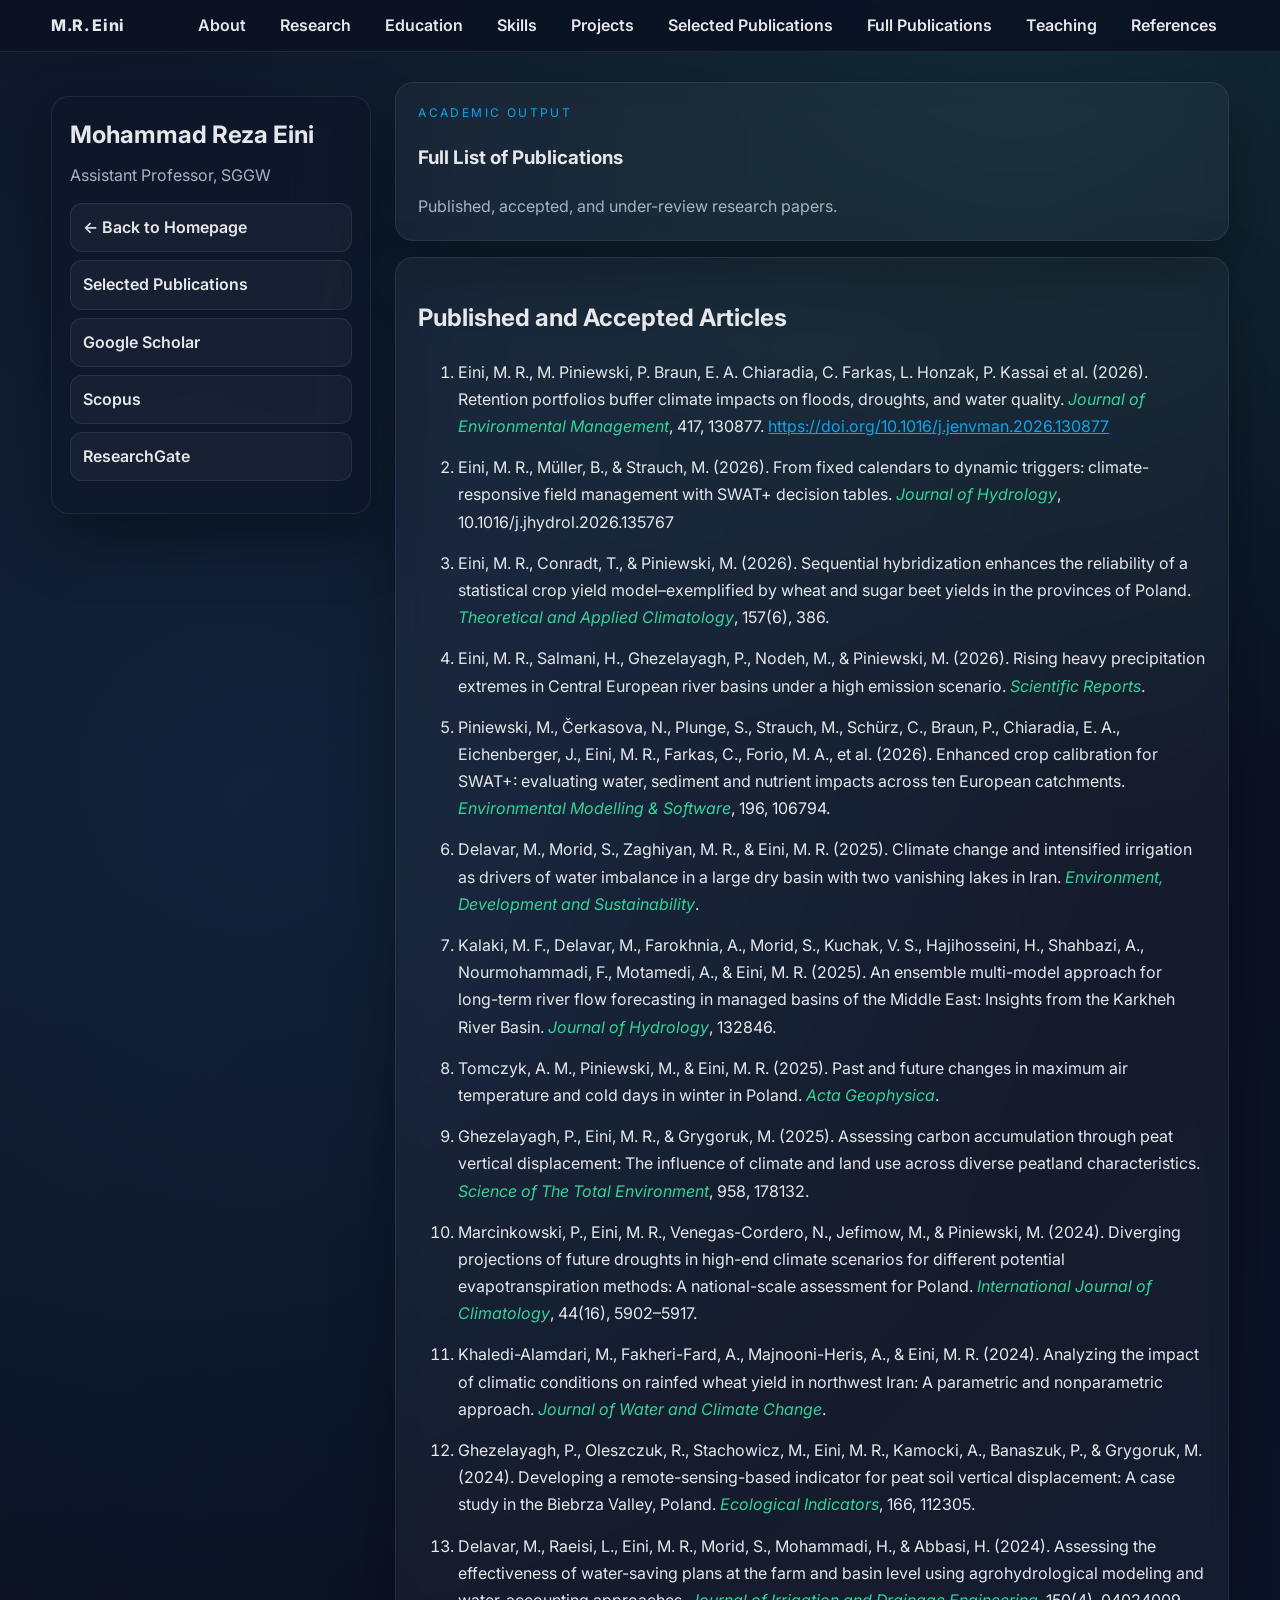
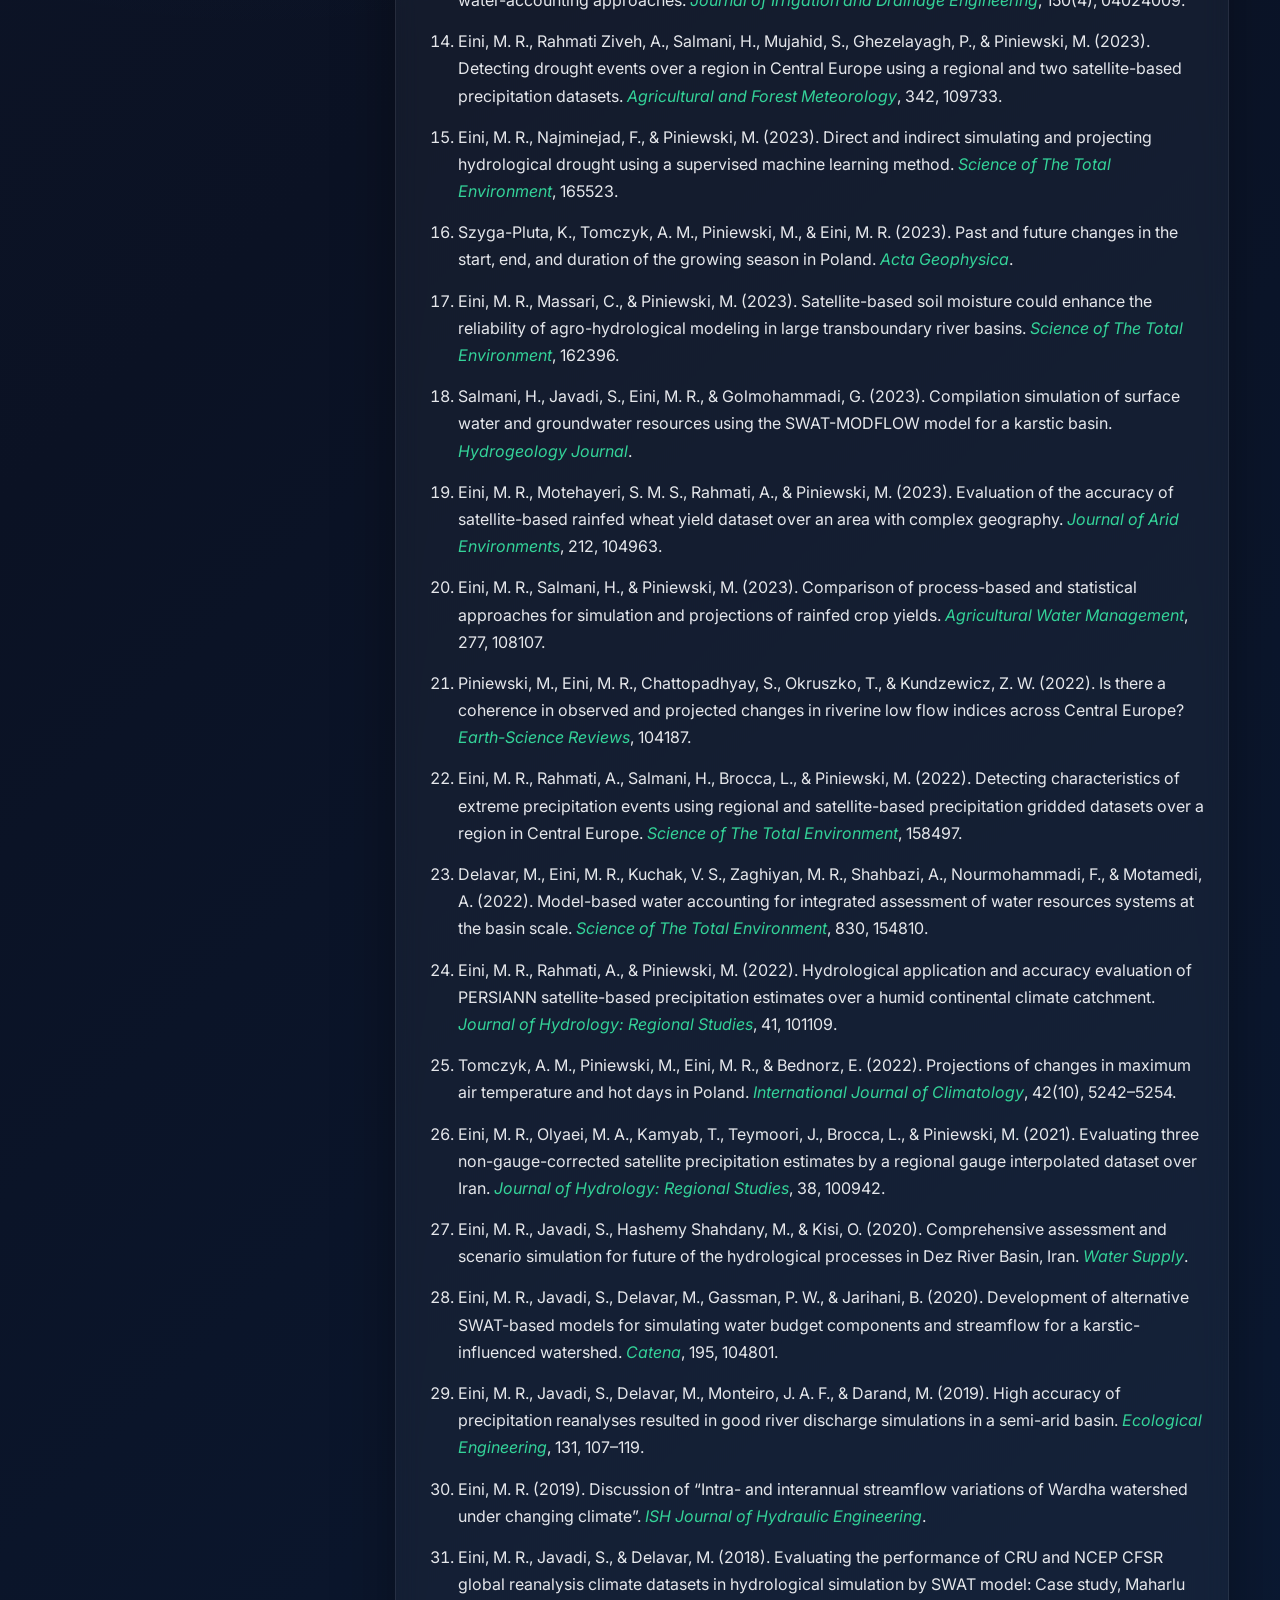
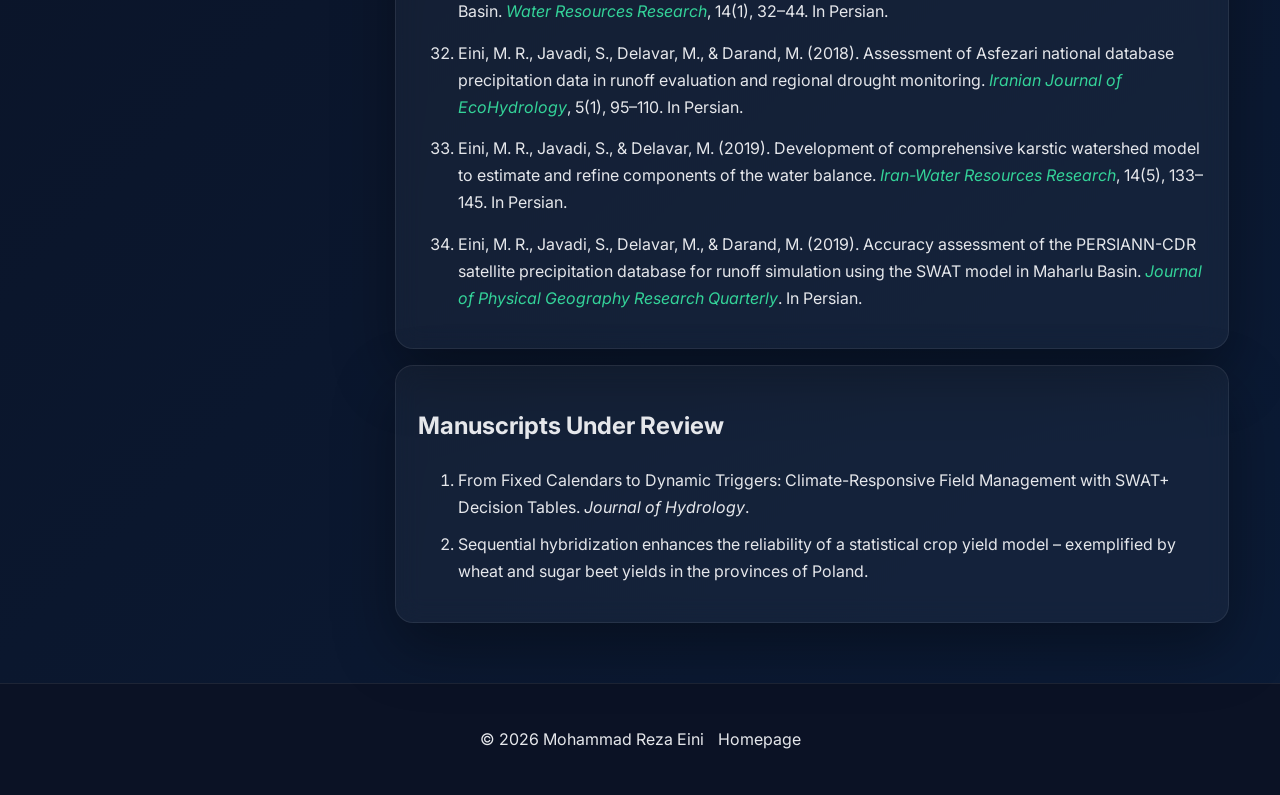
==== commit cff2c47a: "Feature retention portfolios publication first in both lists" ====
--- a/publications.html
+++ b/publications.html
@@ -76,7 +76,14 @@
       <article class="card">
         <h2>Published and Accepted Articles</h2>
 
-        <ol class="styled-list publications-list" reversed start="33">
+        <ol class="styled-list publications-list">
+          <li>
+            Eini, M. R., M. Piniewski, P. Braun, E. A. Chiaradia, C. Farkas, L. Honzak, P. Kassai et al. (2026).
+            Retention portfolios buffer climate impacts on floods, droughts, and water quality.
+            <em>Journal of Environmental Management</em>, 417, 130877.
+            <a href="https://doi.org/10.1016/j.jenvman.2026.130877" target="_blank" rel="noopener" style="color: var(--accent-2);">https://doi.org/10.1016/j.jenvman.2026.130877</a>
+          </li>
+
           <li>
             Eini, M. R., Müller, B., & Strauch, M. (2026).
             From fixed calendars to dynamic triggers: climate-responsive field management with SWAT+ decision tables.
@@ -297,11 +304,6 @@
         <h2>Manuscripts Under Review</h2>
 
         <ol class="styled-list">
-          <li>
-            Retention Portfolios Buffer Floods, Droughts and Water-Quality Impacts under Climate Change.
-            <em>Water Resources Research</em>.
-          </li>
-
           <li>
             From Fixed Calendars to Dynamic Triggers:
             Climate-Responsive Field Management with SWAT+ Decision Tables.
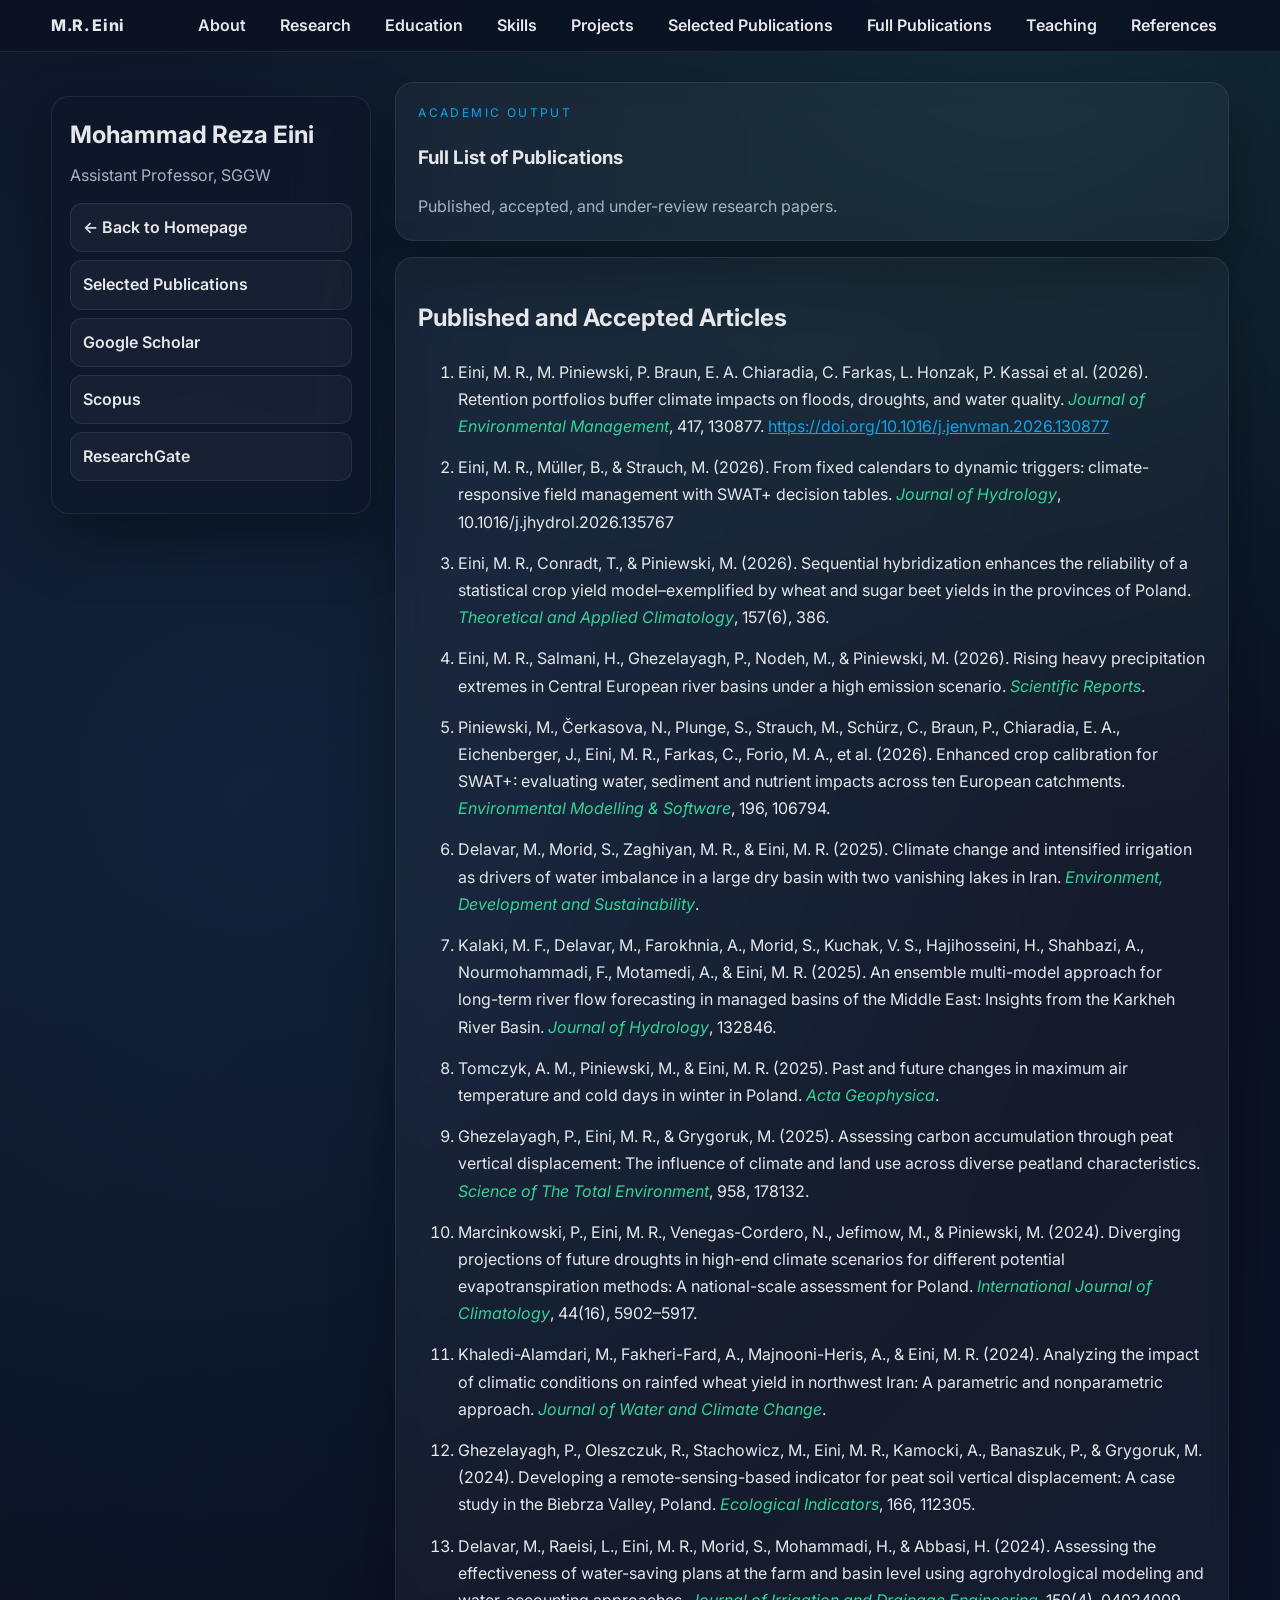
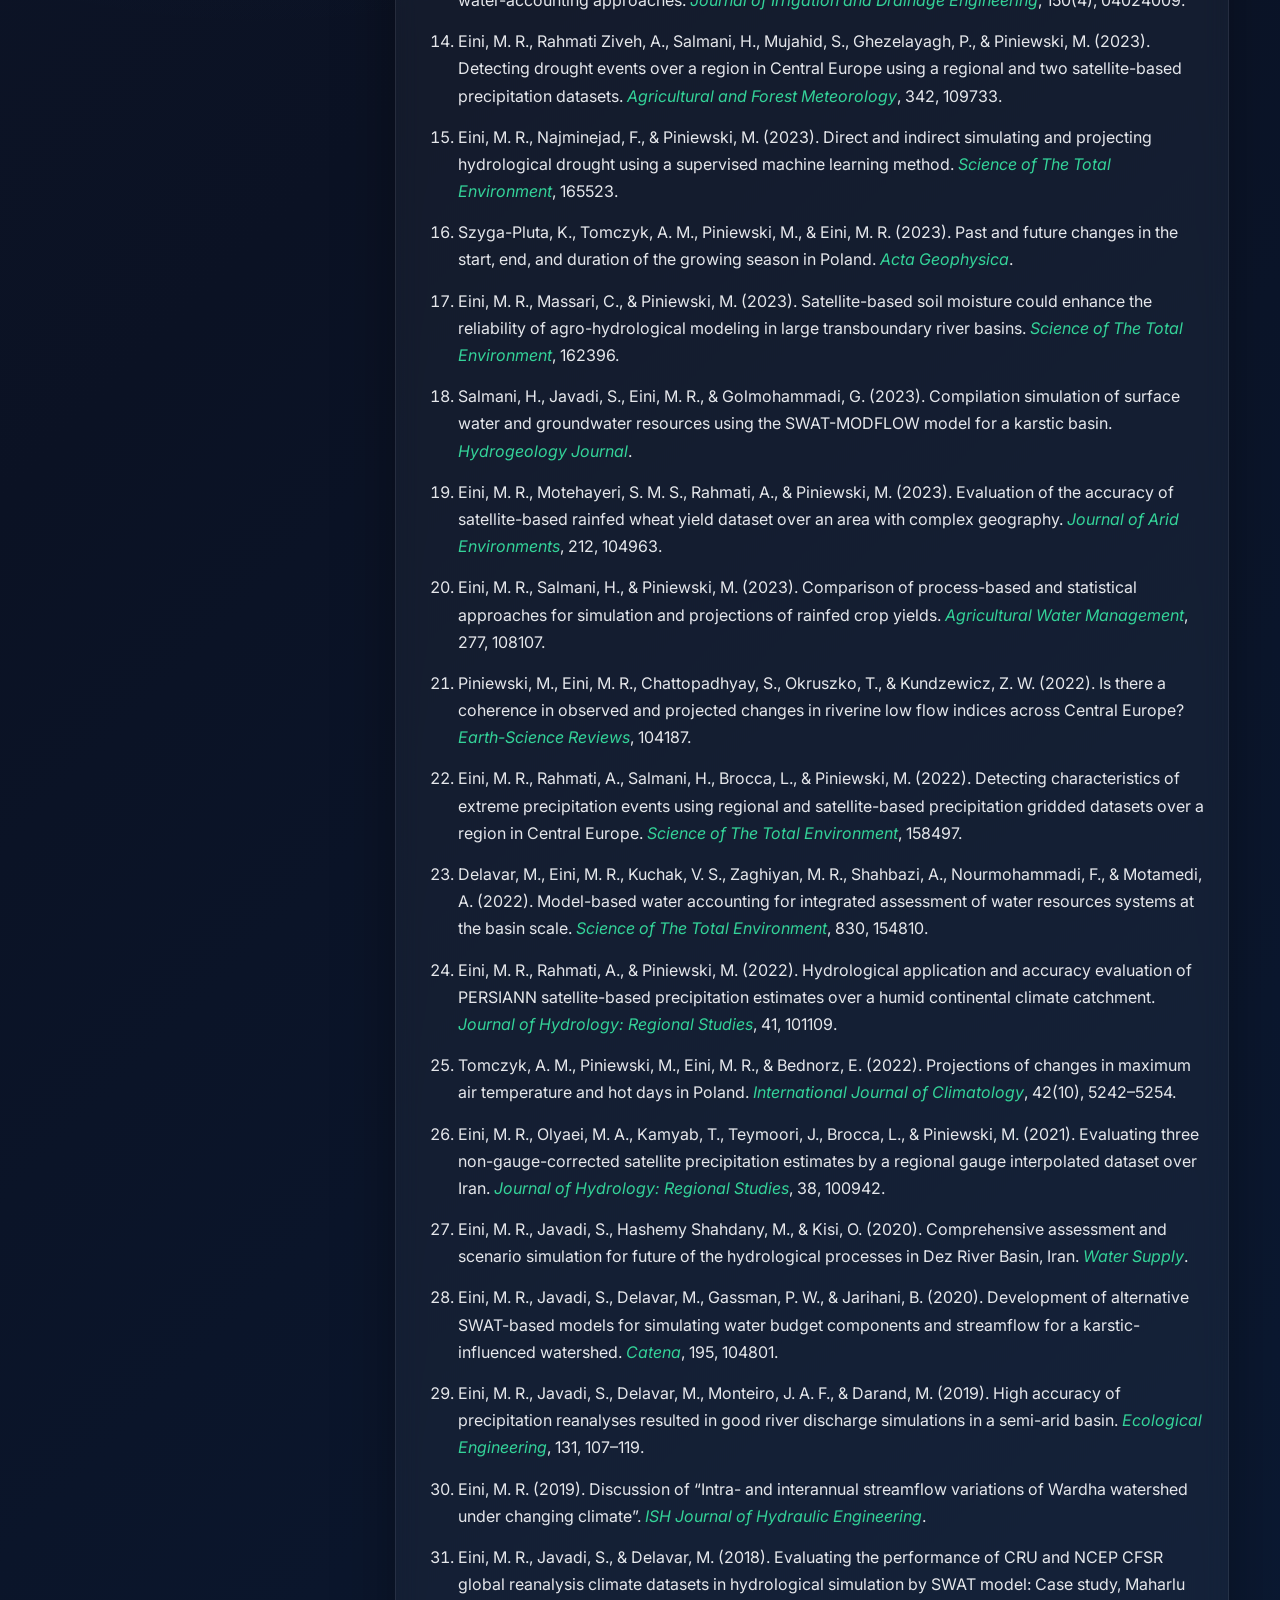
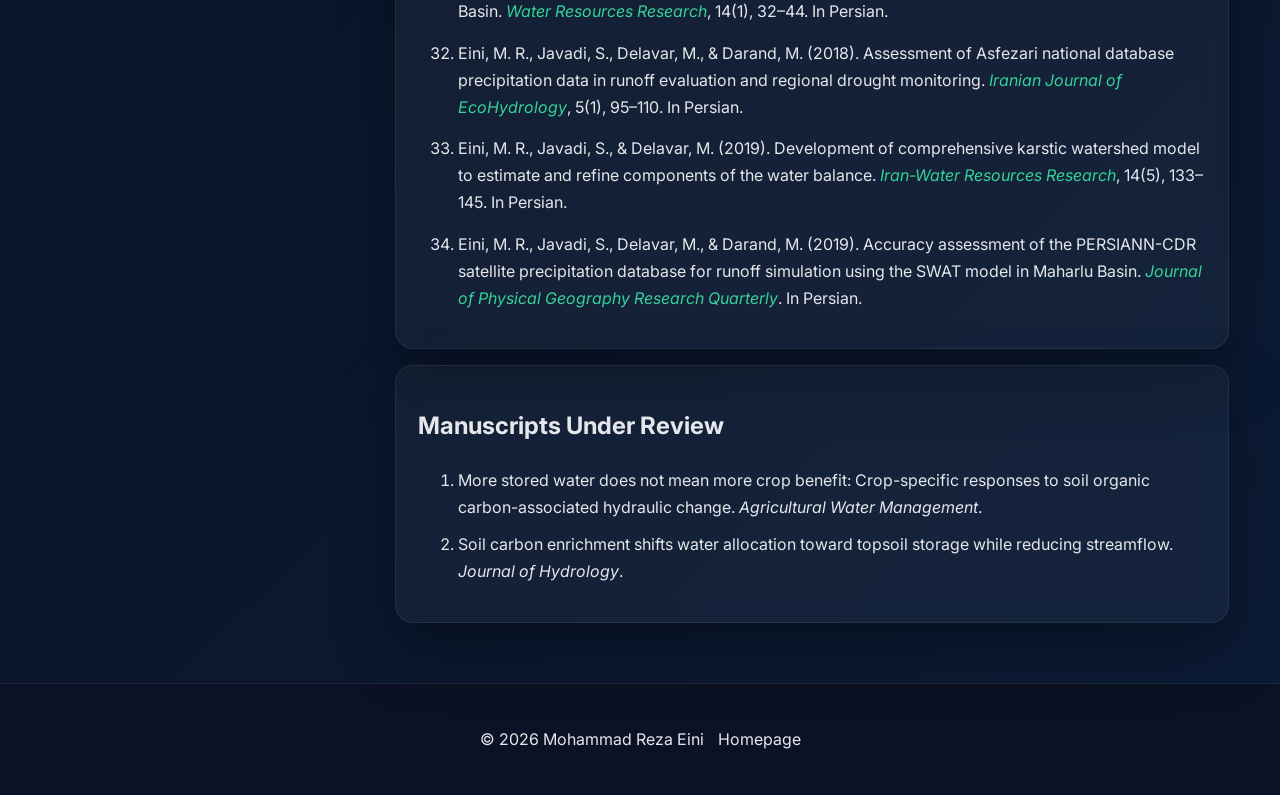
==== commit aecb49cb: "Replace under-review manuscripts with two soil carbon studies" ====
--- a/publications.html
+++ b/publications.html
@@ -305,14 +305,13 @@
 
         <ol class="styled-list">
           <li>
-            From Fixed Calendars to Dynamic Triggers:
-            Climate-Responsive Field Management with SWAT+ Decision Tables.
+            More stored water does not mean more crop benefit: Crop-specific responses to soil organic carbon-associated hydraulic change.
+            <em>Agricultural Water Management</em>.
+          </li>
+
+          <li>
+            Soil carbon enrichment shifts water allocation toward topsoil storage while reducing streamflow.
             <em>Journal of Hydrology</em>.
-          </li>
-
-          <li>
-            Sequential hybridization enhances the reliability of a statistical crop yield model –
-            exemplified by wheat and sugar beet yields in the provinces of Poland.
           </li>
         </ol>
       </article>
